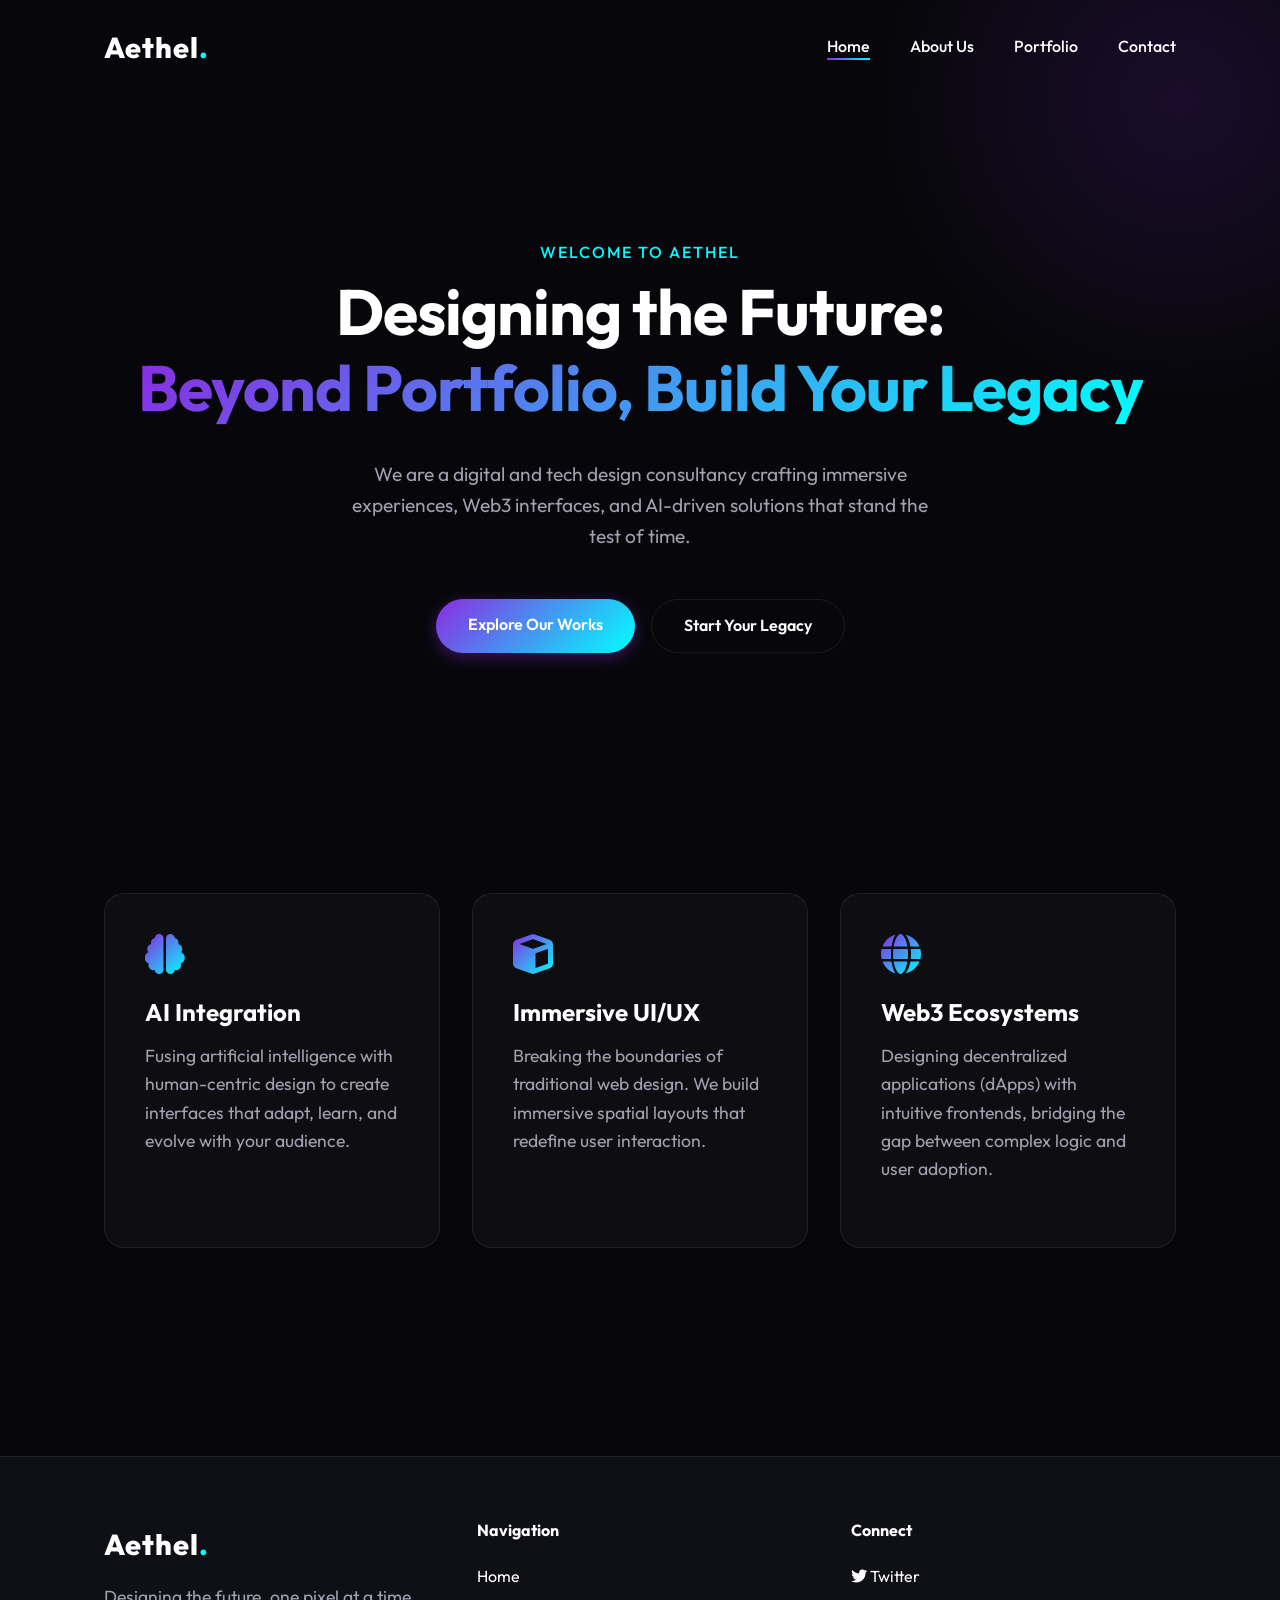
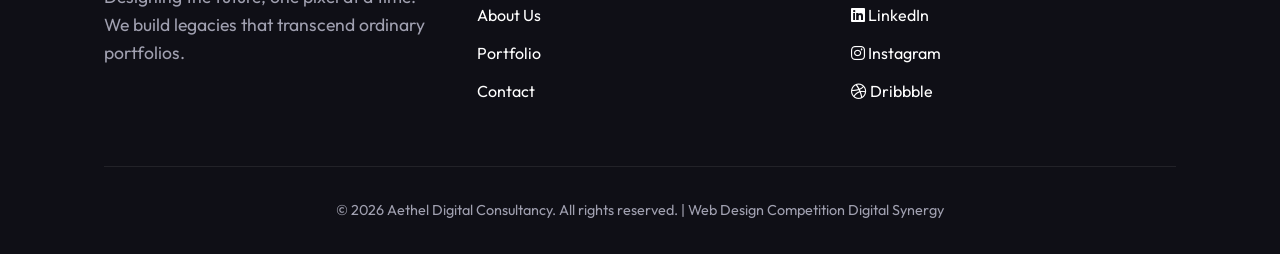
==== index.html @ fa9b8fa9 "Initial commit: Aethel Web Design Competition template" ====
<!DOCTYPE html>
<html lang="en">
<head>
    <meta charset="UTF-8">
    <meta name="viewport" content="width=device-width, initial-scale=1.0">
    <title>Aethel | Designing the Future</title>
    <!-- Google Fonts: Outfit -->
    <link rel="preconnect" href="https://fonts.googleapis.com">
    <link rel="preconnect" href="https://fonts.gstatic.com" crossorigin>
    <link href="https://fonts.googleapis.com/css2?family=Outfit:wght@300;400;500;700;800&display=swap" rel="stylesheet">
    <!-- Font Awesome -->
    <link rel="stylesheet" href="https://cdnjs.cloudflare.com/ajax/libs/font-awesome/6.4.0/css/all.min.css">
    <!-- Custom CSS -->
    <link rel="stylesheet" href="css/style.css">
</head>
<body>
    <div class="bg-glow"></div>

    <!-- NAVBAR -->
    <nav class="navbar">
        <div class="container">
            <a href="index.html" class="logo">Aethel<span>.</span></a>
            <ul class="nav-links">
                <li><a href="index.html">Home</a></li>
                <li><a href="about.html">About Us</a></li>
                <li><a href="portfolio.html">Portfolio</a></li>
                <li><a href="contact.html">Contact</a></li>
            </ul>
            <button class="mobile-menu-btn">
                <i class="fas fa-bars"></i>
            </button>
        </div>
    </nav>

    <!-- HERO SECTION -->
    <section class="hero" style="padding: 15rem 0 10rem; text-align: center; position: relative;">
        <div class="container animate-up">
            <span class="subtitle">Welcome to Aethel</span>
            <h1 style="margin-bottom: 2rem;">Designing the Future:<br> <span class="text-gradient">Beyond Portfolio, Build Your Legacy</span></h1>
            <p style="max-width: 600px; margin: 0 auto 3rem; font-size: 1.2rem;">
                We are a digital and tech design consultancy crafting immersive experiences, Web3 interfaces, and AI-driven solutions that stand the test of time.
            </p>
            <div style="display: flex; gap: 1rem; justify-content: center; flex-wrap: wrap;">
                <a href="portfolio.html" class="btn btn-primary">Explore Our Works</a>
                <a href="contact.html" class="btn btn-outline">Start Your Legacy</a>
            </div>
        </div>
    </section>

    <!-- HIGHLIGHT SECTION -->
    <section class="highlights" style="padding: 5rem 0;">
        <div class="container">
            <div style="display: grid; grid-template-columns: repeat(auto-fit, minmax(300px, 1fr)); gap: 2rem;">
                
                <div class="glass-card animate-up delay-1">
                    <i class="fas fa-brain text-gradient" style="font-size: 2.5rem; margin-bottom: 1.5rem;"></i>
                    <h3>AI Integration</h3>
                    <p>Fusing artificial intelligence with human-centric design to create interfaces that adapt, learn, and evolve with your audience.</p>
                </div>

                <div class="glass-card animate-up delay-2">
                    <i class="fas fa-cube text-gradient" style="font-size: 2.5rem; margin-bottom: 1.5rem;"></i>
                    <h3>Immersive UI/UX</h3>
                    <p>Breaking the boundaries of traditional web design. We build immersive spatial layouts that redefine user interaction.</p>
                </div>

                <div class="glass-card animate-up delay-3">
                    <i class="fas fa-globe text-gradient" style="font-size: 2.5rem; margin-bottom: 1.5rem;"></i>
                    <h3>Web3 Ecosystems</h3>
                    <p>Designing decentralized applications (dApps) with intuitive frontends, bridging the gap between complex logic and user adoption.</p>
                </div>

            </div>
        </div>
    </section>

    <!-- FOOTER -->
    <footer class="footer">
        <div class="container">
            <div class="footer-content">
                <div class="footer-brand animate-up">
                    <a href="index.html" class="logo">Aethel<span>.</span></a>
                    <p>Designing the future, one pixel at a time. We build legacies that transcend ordinary portfolios.</p>
                </div>
                <div class="footer-links animate-up delay-1">
                    <h4>Navigation</h4>
                    <ul>
                        <li><a href="index.html">Home</a></li>
                        <li><a href="about.html">About Us</a></li>
                        <li><a href="portfolio.html">Portfolio</a></li>
                        <li><a href="contact.html">Contact</a></li>
                    </ul>
                </div>
                <div class="footer-links animate-up delay-2">
                    <h4>Connect</h4>
                    <ul>
                        <li><a href="#"><i class="fab fa-twitter"></i> Twitter</a></li>
                        <li><a href="#"><i class="fab fa-linkedin"></i> LinkedIn</a></li>
                        <li><a href="#"><i class="fab fa-instagram"></i> Instagram</a></li>
                        <li><a href="#"><i class="fab fa-dribbble"></i> Dribbble</a></li>
                    </ul>
                </div>
            </div>
            <div class="footer-bottom">
                &copy; 2026 Aethel Digital Consultancy. All rights reserved. | Web Design Competition Digital Synergy
            </div>
        </div>
    </footer>

    <!-- Scripts -->
    <script src="js/script.js"></script>
</body>
</html>
---- css/style.css ----
/* =========================================
   AETHEL - Designing the Future
   ========================================= */

@import url('https://fonts.googleapis.com/css2?family=Outfit:wght@300;400;500;700;800&display=swap');

:root {
  /* Colors */
  --bg-dark: #07070b;
  --bg-card: rgba(20, 20, 30, 0.6);
  --text-main: #ffffff;
  --text-muted: #a0a0b0;
  
  --primary: #8a2be2; /* Deep Violet */
  --secondary: #00ffff; /* Cyan */
  --accent: #ff00ff; /* Neon Magenta */
  
  --gradient-neon: linear-gradient(135deg, var(--primary) 0%, var(--secondary) 100%);
  --gradient-text: linear-gradient(135deg, #ffffff 0%, #a0a0b0 100%);
  
  /* Glassmorphism */
  --glass-bg: rgba(255, 255, 255, 0.03);
  --glass-border: rgba(255, 255, 255, 0.08);
  --glass-blur: blur(16px);
  
  /* Layout */
  --container-width: 1200px;
  --spacing-md: 2rem;
  --spacing-lg: 4rem;
  --spacing-xl: 8rem;
}

/* =========================================
   RESET & BASE
   ========================================= */
* {
  margin: 0;
  padding: 0;
  box-sizing: border-box;
}

html {
  scroll-behavior: smooth;
}

body {
  font-family: 'Outfit', sans-serif;
  background-color: var(--bg-dark);
  color: var(--text-main);
  line-height: 1.6;
  overflow-x: hidden;
}

a {
  text-decoration: none;
  color: inherit;
  transition: all 0.3s ease;
}

ul {
  list-style: none;
}

img {
  max-width: 100%;
  display: block;
}

.container {
  max-width: var(--container-width);
  margin: 0 auto;
  padding: 0 5%;
}

/* =========================================
   TYPOGRAPHY
   ========================================= */
h1, h2, h3, h4, h5, h6 {
  font-weight: 700;
  line-height: 1.2;
  margin-bottom: 1rem;
}

h1 {
  font-size: clamp(3rem, 5vw, 5rem);
  letter-spacing: -1px;
}

h2 {
  font-size: clamp(2.5rem, 4vw, 4rem);
}

h3 {
  font-size: 1.5rem;
}

.text-gradient {
  background: var(--gradient-neon);
  -webkit-background-clip: text;
  -webkit-text-fill-color: transparent;
  display: inline-block;
}

.subtitle {
  color: var(--secondary);
  font-weight: 500;
  text-transform: uppercase;
  letter-spacing: 2px;
  margin-bottom: 0.5rem;
  display: block;
}

p {
  color: var(--text-muted);
  font-size: 1.1rem;
  margin-bottom: 1.5rem;
}

/* =========================================
   COMPONENTS
   ========================================= */
/* Button */
.btn {
  display: inline-block;
  padding: 0.8rem 2rem;
  border-radius: 30px;
  font-weight: 600;
  cursor: pointer;
  transition: all 0.3s ease;
  border: none;
  font-family: inherit;
  font-size: 1rem;
}

.btn-primary {
  background: var(--gradient-neon);
  color: #fff;
  box-shadow: 0 4px 15px rgba(138, 43, 226, 0.4);
}

.btn-primary:hover {
  transform: translateY(-2px);
  box-shadow: 0 6px 20px rgba(0, 255, 255, 0.4);
}

.btn-outline {
  background: transparent;
  border: 1px solid var(--glass-border);
  color: #fff;
}

.btn-outline:hover {
  background: var(--glass-bg);
  border-color: var(--secondary);
}

/* Glass Card */
.glass-card {
  background: var(--glass-bg);
  backdrop-filter: var(--glass-blur);
  -webkit-backdrop-filter: var(--glass-blur);
  border: 1px solid var(--glass-border);
  border-radius: 20px;
  padding: 2.5rem;
  transition: transform 0.3s ease, border-color 0.3s ease;
}

.glass-card:hover {
  transform: translateY(-5px);
  border-color: rgba(0, 255, 255, 0.3);
}

/* =========================================
   NAVIGATION
   ========================================= */
.navbar {
  position: fixed;
  top: 0;
  width: 100%;
  padding: 1.5rem 0;
  z-index: 1000;
  transition: all 0.3s ease;
}

.navbar.scrolled {
  background: rgba(7, 7, 11, 0.8);
  backdrop-filter: blur(20px);
  padding: 1rem 0;
  border-bottom: 1px solid var(--glass-border);
}

.navbar .container {
  display: flex;
  justify-content: space-between;
  align-items: center;
}

.logo {
  font-size: 1.8rem;
  font-weight: 800;
  letter-spacing: 1px;
}

.logo span {
  color: var(--secondary);
}

.nav-links {
  display: flex;
  gap: 2.5rem;
}

.nav-links a {
  font-weight: 500;
  position: relative;
}

.nav-links a::after {
  content: '';
  position: absolute;
  width: 0;
  height: 2px;
  bottom: -4px;
  left: 0;
  background: var(--gradient-neon);
  transition: width 0.3s ease;
}

.nav-links a:hover::after,
.nav-links a.active::after {
  width: 100%;
}

.mobile-menu-btn {
  display: none;
  cursor: pointer;
  background: none;
  border: none;
  color: white;
  font-size: 1.5rem;
}

/* =========================================
   FOOTER
   ========================================= */
.footer {
  padding: 4rem 0 2rem;
  background: var(--bg-card);
  border-top: 1px solid var(--glass-border);
  margin-top: var(--spacing-xl);
}

.footer-content {
  display: grid;
  grid-template-columns: repeat(auto-fit, minmax(250px, 1fr));
  gap: 3rem;
  margin-bottom: 3rem;
}

.footer-brand p {
  margin-top: 1rem;
}

.footer-links h4 {
  margin-bottom: 1.5rem;
  color: #fff;
}

.footer-links ul li {
  margin-bottom: 0.8rem;
}

.footer-links a:hover {
  color: var(--secondary);
}

.footer-bottom {
  text-align: center;
  padding-top: 2rem;
  border-top: 1px solid var(--glass-border);
  color: var(--text-muted);
  font-size: 0.9rem;
}

/* =========================================
   ANIMATIONS (Intersection Observer)
   ========================================= */
.animate-up {
  opacity: 0;
  transform: translateY(40px);
  transition: opacity 0.8s ease-out, transform 0.8s ease-out;
}

.animate-up.in-view {
  opacity: 1;
  transform: translateY(0);
}

.delay-1 { transition-delay: 0.1s; }
.delay-2 { transition-delay: 0.2s; }
.delay-3 { transition-delay: 0.3s; }

/* Background Glow Effect */
.bg-glow {
  position: absolute;
  width: 600px;
  height: 600px;
  background: radial-gradient(circle, rgba(138,43,226,0.15) 0%, rgba(0,0,0,0) 70%);
  top: -200px;
  right: -200px;
  border-radius: 50%;
  z-index: -1;
  pointer-events: none;
}

/* =========================================
   RESPONSIVE DESIGN
   ========================================= */
@media (max-width: 768px) {
  .nav-links {
    position: fixed;
    top: 0;
    right: -100%;
    width: 250px;
    height: 100vh;
    background: rgba(10, 10, 15, 0.95);
    backdrop-filter: blur(20px);
    flex-direction: column;
    padding: 6rem 2rem;
    transition: right 0.4s ease;
    border-left: 1px solid var(--glass-border);
  }

  .nav-links.active {
    right: 0;
  }

  .mobile-menu-btn {
    display: block;
    z-index: 1001;
  }

  :root {
    --spacing-xl: 5rem;
  }
}
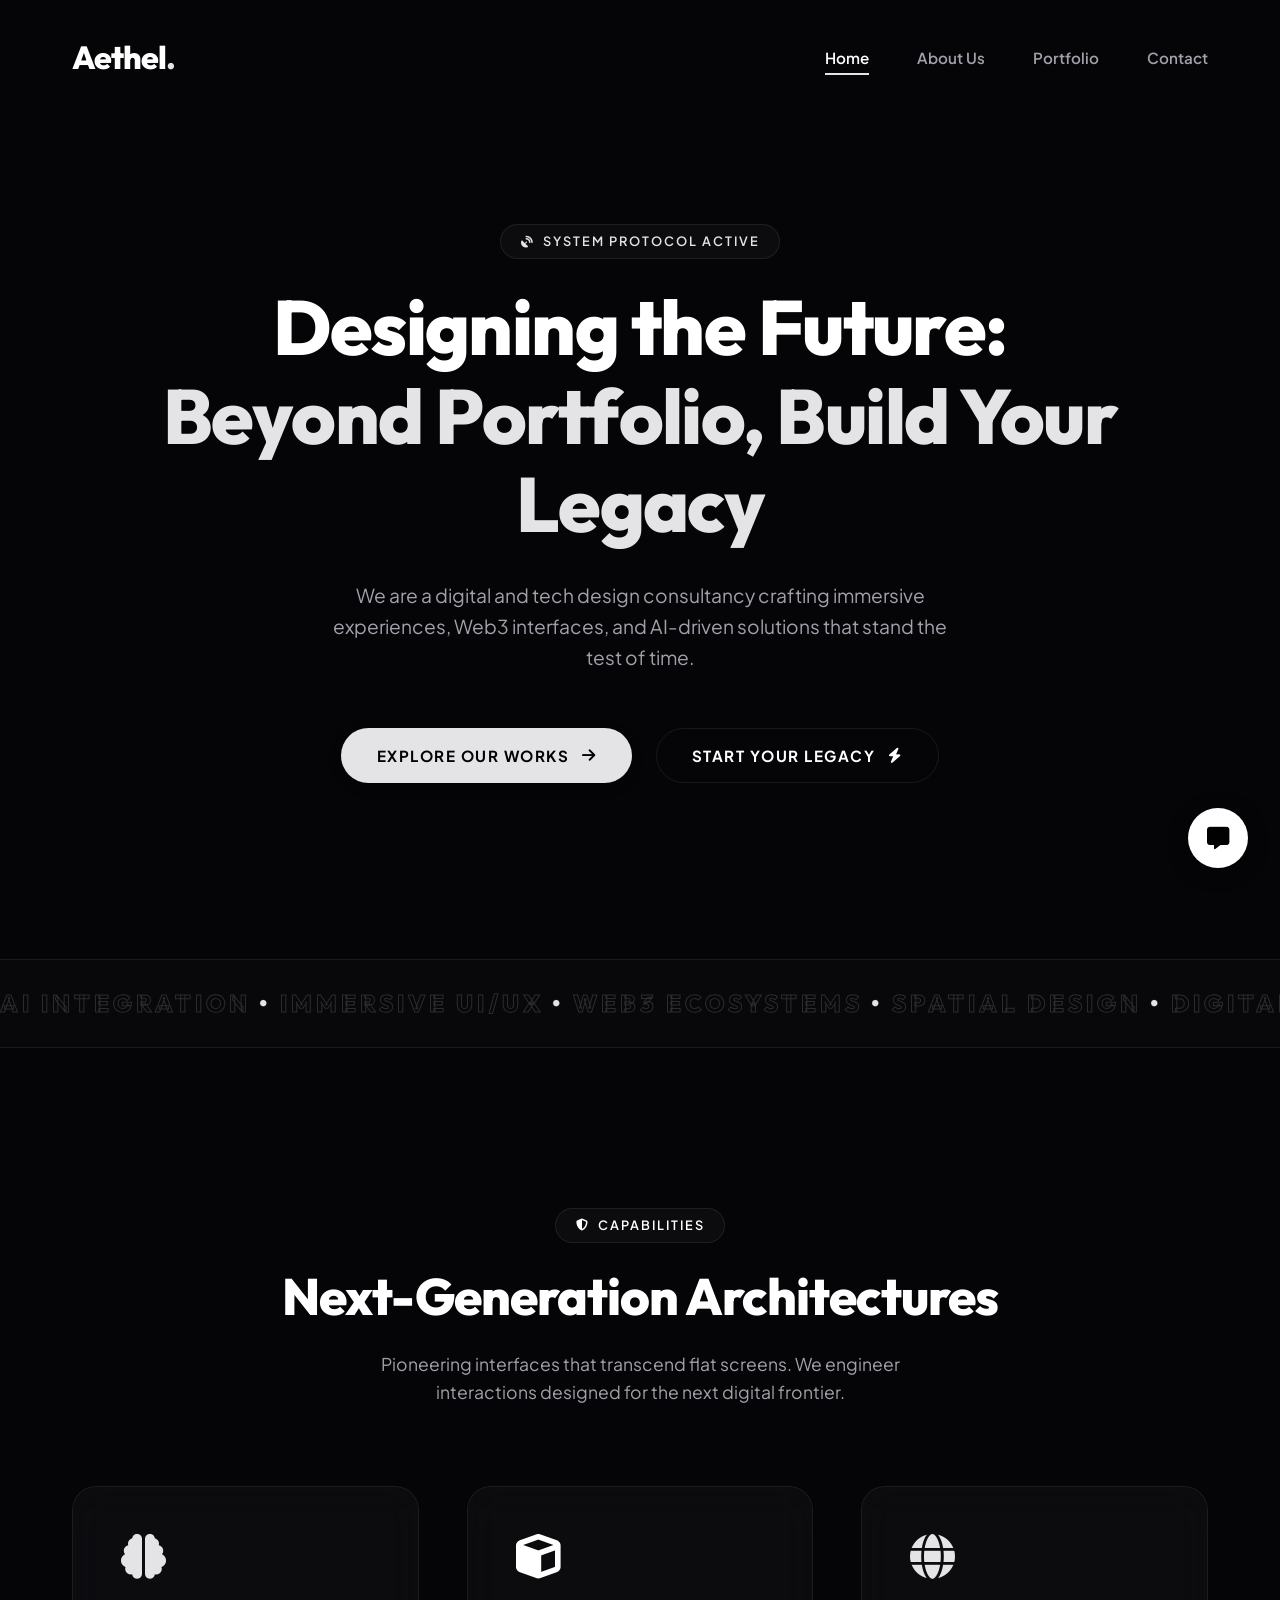
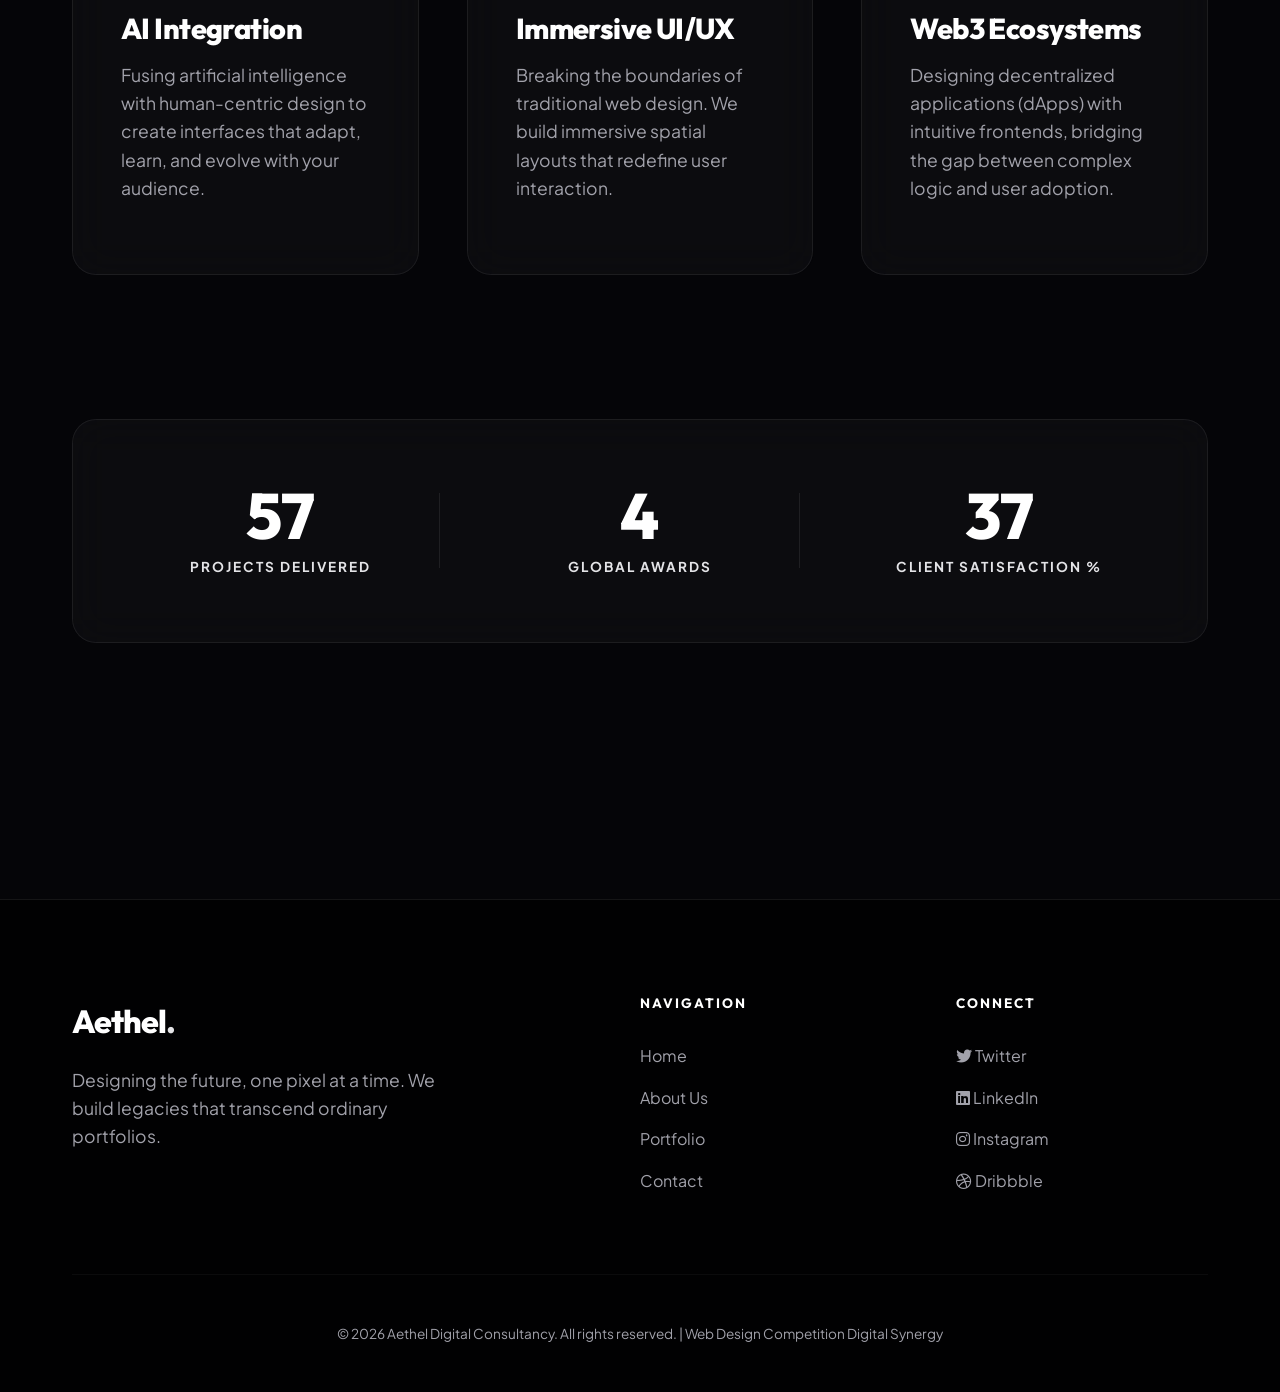
==== commit 7f56b0f5: "feat: implement modular CSS/JS structure with interactive UI elements and add environment configurat" ====
--- a/index.html
+++ b/index.html
@@ -4,72 +4,124 @@
     <meta charset="UTF-8">
     <meta name="viewport" content="width=device-width, initial-scale=1.0">
     <title>Aethel | Designing the Future</title>
-    <!-- Google Fonts: Outfit -->
-    <link rel="preconnect" href="https://fonts.googleapis.com">
-    <link rel="preconnect" href="https://fonts.gstatic.com" crossorigin>
-    <link href="https://fonts.googleapis.com/css2?family=Outfit:wght@300;400;500;700;800&display=swap" rel="stylesheet">
+    <meta name="description" content="Aethel is a next-generation tech and digital design consultancy crafting immersive spatial interfaces, AI integration platforms, and decentralized Web3 ecosystems.">
     <!-- Font Awesome -->
     <link rel="stylesheet" href="https://cdnjs.cloudflare.com/ajax/libs/font-awesome/6.4.0/css/all.min.css">
     <!-- Custom CSS -->
     <link rel="stylesheet" href="css/style.css">
 </head>
 <body>
-    <div class="bg-glow"></div>
+    <!-- Interactive Background Glows -->
+    <div class="mouse-glow" id="mouseGlow"></div>
+    <div class="bg-glow-orb orb-1"></div>
+    <div class="bg-glow-orb orb-2"></div>
 
     <!-- NAVBAR -->
-    <nav class="navbar">
+    <nav class="navbar" id="navbar">
         <div class="container">
             <a href="index.html" class="logo">Aethel<span>.</span></a>
-            <ul class="nav-links">
-                <li><a href="index.html">Home</a></li>
+            <ul class="nav-links" id="navLinks">
+                <li><a href="index.html" class="active">Home</a></li>
                 <li><a href="about.html">About Us</a></li>
                 <li><a href="portfolio.html">Portfolio</a></li>
                 <li><a href="contact.html">Contact</a></li>
             </ul>
-            <button class="mobile-menu-btn">
+            <button class="mobile-menu-btn" id="mobileMenuBtn">
                 <i class="fas fa-bars"></i>
             </button>
         </div>
     </nav>
 
     <!-- HERO SECTION -->
-    <section class="hero" style="padding: 15rem 0 10rem; text-align: center; position: relative;">
-        <div class="container animate-up">
-            <span class="subtitle">Welcome to Aethel</span>
-            <h1 style="margin-bottom: 2rem;">Designing the Future:<br> <span class="text-gradient">Beyond Portfolio, Build Your Legacy</span></h1>
-            <p style="max-width: 600px; margin: 0 auto 3rem; font-size: 1.2rem;">
-                We are a digital and tech design consultancy crafting immersive experiences, Web3 interfaces, and AI-driven solutions that stand the test of time.
-            </p>
-            <div style="display: flex; gap: 1rem; justify-content: center; flex-wrap: wrap;">
-                <a href="portfolio.html" class="btn btn-primary">Explore Our Works</a>
-                <a href="contact.html" class="btn btn-outline">Start Your Legacy</a>
+    <section class="hero" style="padding: 14rem 0 6rem; position: relative;">
+        <div class="container" style="text-align: center;">
+            <div class="animate-up">
+                <div class="cyber-badge">
+                    <i class="fas fa-satellite-dish"></i> System Protocol Active
+                </div>
+                <h1 style="margin-bottom: 2rem;">
+                    Designing the Future:<br> 
+                    <span class="accent-text-cyan">Beyond Portfolio, Build Your Legacy</span>
+                </h1>
+                <p style="max-width: 650px; margin: 0 auto 3.5rem; font-size: 1.2rem;">
+                    We are a digital and tech design consultancy crafting immersive experiences, Web3 interfaces, and AI-driven solutions that stand the test of time.
+                </p>
+                <div style="display: flex; gap: 1.5rem; justify-content: center; flex-wrap: wrap;">
+                    <a href="portfolio.html" class="btn btn-primary">
+                        Explore Our Works <i class="fas fa-arrow-right"></i>
+                    </a>
+                    <a href="contact.html" class="btn btn-outline">
+                        Start Your Legacy <i class="fas fa-bolt"></i>
+                    </a>
+                </div>
             </div>
         </div>
     </section>
 
-    <!-- HIGHLIGHT SECTION -->
-    <section class="highlights" style="padding: 5rem 0;">
-        <div class="container">
-            <div style="display: grid; grid-template-columns: repeat(auto-fit, minmax(300px, 1fr)); gap: 2rem;">
+    <!-- INFINITE TEXT TRACK MARQUEE -->
+    <div class="marquee-container animate-up delay-1">
+        <div class="marquee-content">
+            <div class="marquee-text">AI Integration <span>•</span> Immersive UI/UX <span>•</span> Web3 Ecosystems <span>•</span> Spatial Design <span>•</span> Digital Legacy <span>•</span></div>
+            <div class="marquee-text">AI Integration <span>•</span> Immersive UI/UX <span>•</span> Web3 Ecosystems <span>•</span> Spatial Design <span>•</span> Digital Legacy <span>•</span></div>
+        </div>
+    </div>
+
+    <!-- SERVICES / HIGHLIGHTS SECTION -->
+    <section style="padding: 5rem 0 7rem;">
+        <div class="container">
+            <div class="animate-up" style="text-align: center; margin-bottom: 5rem;">
+                <div class="cyber-badge" style="color: var(--accent-purple);">
+                    <i class="fas fa-shield-halved"></i> Capabilities
+                </div>
+                <h2>Next-Generation <span class="accent-text-purple">Architectures</span></h2>
+                <p style="max-width: 580px; margin: 0 auto;">Pioneering interfaces that transcend flat screens. We engineer interactions designed for the next digital frontier.</p>
+            </div>
+
+            <div style="display: grid; grid-template-columns: repeat(auto-fit, minmax(300px, 1fr)); gap: 3rem;">
                 
+                <!-- Service 1 -->
                 <div class="glass-card animate-up delay-1">
-                    <i class="fas fa-brain text-gradient" style="font-size: 2.5rem; margin-bottom: 1.5rem;"></i>
-                    <h3>AI Integration</h3>
+                    <i class="fas fa-brain accent-text-cyan" style="font-size: 2.8rem; margin-bottom: 2rem;"></i>
+                    <h3 style="margin-bottom: 1rem;">AI Integration</h3>
                     <p>Fusing artificial intelligence with human-centric design to create interfaces that adapt, learn, and evolve with your audience.</p>
                 </div>
 
+                <!-- Service 2 -->
                 <div class="glass-card animate-up delay-2">
-                    <i class="fas fa-cube text-gradient" style="font-size: 2.5rem; margin-bottom: 1.5rem;"></i>
-                    <h3>Immersive UI/UX</h3>
+                    <i class="fas fa-cube accent-text-purple" style="font-size: 2.8rem; margin-bottom: 2rem;"></i>
+                    <h3 style="margin-bottom: 1rem;">Immersive UI/UX</h3>
                     <p>Breaking the boundaries of traditional web design. We build immersive spatial layouts that redefine user interaction.</p>
                 </div>
 
+                <!-- Service 3 -->
                 <div class="glass-card animate-up delay-3">
-                    <i class="fas fa-globe text-gradient" style="font-size: 2.5rem; margin-bottom: 1.5rem;"></i>
-                    <h3>Web3 Ecosystems</h3>
+                    <i class="fas fa-globe accent-text-cyan" style="font-size: 2.8rem; margin-bottom: 2rem;"></i>
+                    <h3 style="margin-bottom: 1rem;">Web3 Ecosystems</h3>
                     <p>Designing decentralized applications (dApps) with intuitive frontends, bridging the gap between complex logic and user adoption.</p>
                 </div>
 
+            </div>
+        </div>
+    </section>
+
+    <!-- STATISTICS SECTION -->
+    <section style="padding: 2rem 0 8rem;">
+        <div class="container">
+            <div class="glass-card animate-up">
+                <div class="stats-grid">
+                    <div class="stat-item">
+                        <div class="stat-number" data-target="150">0</div>
+                        <div class="stat-title">Projects Delivered</div>
+                    </div>
+                    <div class="stat-item">
+                        <div class="stat-number" data-target="12">0</div>
+                        <div class="stat-title">Global Awards</div>
+                    </div>
+                    <div class="stat-item">
+                        <div class="stat-number" data-target="99">0</div>
+                        <div class="stat-title">Client Satisfaction %</div>
+                    </div>
+                </div>
             </div>
         </div>
     </section>
@@ -107,7 +159,44 @@
         </div>
     </footer>
 
-    <!-- Scripts -->
+    <!-- CHATBOT WIDGET -->
+    <div class="chat-widget" id="chatWidget">
+        <button class="chat-bubble" id="chatBubble" aria-label="Open AI Assistant">
+            <i class="fas fa-comment-alt"></i>
+        </button>
+
+        <div class="chat-panel" id="chatPanel">
+            <div class="chat-header">
+                <div style="display: flex; align-items: center; gap: 0.8rem;">
+                    <div class="status-dot" style="background: #22c55e; animation: pulseNeon 1.5s infinite; width: 8px; height: 8px; border-radius: 50%;"></div>
+                    <div>
+                        <h4 style="margin: 0; font-family: monospace; font-size: 0.85rem; letter-spacing: 1px;">AETHEL_CORE.EXE</h4>
+                        <span style="font-size: 0.7rem; color: var(--text-muted);">AI Assistant</span>
+                    </div>
+                </div>
+                <div style="display: flex; gap: 0.8rem; align-items: center;">
+                    <button class="chat-close-btn" id="chatCloseBtn">
+                        <i class="fas fa-times"></i>
+                    </button>
+                </div>
+            </div>
+
+            <!-- Chat Messages Container -->
+            <div class="chat-messages" id="chatMessages">
+                <div class="chat-msg system">
+                    Inti Kognitif Aethel aktif. Bagaimana saya dapat membantu merancang warisan digital Anda?
+                </div>
+            </div>
+
+            <!-- Chat Input Form -->
+            <form class="chat-input-area" id="chatInputArea">
+                <input type="text" id="chatInput" placeholder="Kirim transmisi..." required autocomplete="off">
+                <button type="submit" id="chatSendBtn"><i class="fas fa-paper-plane"></i></button>
+            </form>
+        </div>
+    </div>
+
+    <!-- Custom Scripts -->
     <script src="js/script.js"></script>
 </body>
 </html>
--- a/css/style.css
+++ b/css/style.css
@@ -1,37 +1,37 @@
 /* =========================================
    AETHEL - Designing the Future
-   ========================================= */
-
-@import url('https://fonts.googleapis.com/css2?family=Outfit:wght@300;400;500;700;800&display=swap');
+   A Premium Cyber-Glassmorphic Design Framework
+   ========================================= */
+
+@import url('https://fonts.googleapis.com/css2?family=Plus+Jakarta+Sans:wght@300;400;500;600;700&family=Outfit:wght@400;500;600;700;800&display=swap');
 
 :root {
-  /* Colors */
-  --bg-dark: #07070b;
-  --bg-card: rgba(20, 20, 30, 0.6);
+  /* Monochromatic Silver & Minimalist Platinum Color Palette */
+  --bg-dark: #050508;
+  --bg-darker: #010102;
+  --bg-card: rgba(255, 255, 255, 0.01);
   --text-main: #ffffff;
-  --text-muted: #a0a0b0;
+  --text-muted: #a1a1aa;
   
-  --primary: #8a2be2; /* Deep Violet */
-  --secondary: #00ffff; /* Cyan */
-  --accent: #ff00ff; /* Neon Magenta */
+  /* Glowing Cyber Accents (Replaced with Solid Silver and Platinum) */
+  --accent-cyan: #e4e4e7;
+  --accent-purple: #ffffff;
+  --accent-cyan-rgb: 228, 228, 231;
+  --accent-purple-rgb: 255, 255, 255;
   
-  --gradient-neon: linear-gradient(135deg, var(--primary) 0%, var(--secondary) 100%);
-  --gradient-text: linear-gradient(135deg, #ffffff 0%, #a0a0b0 100%);
+  /* Glassmorphism Configuration */
+  --glass-bg: rgba(255, 255, 255, 0.02);
+  --glass-border: rgba(255, 255, 255, 0.08);
+  --glass-border-hover: rgba(255, 255, 255, 0.25);
+  --glass-blur: blur(20px);
   
-  /* Glassmorphism */
-  --glass-bg: rgba(255, 255, 255, 0.03);
-  --glass-border: rgba(255, 255, 255, 0.08);
-  --glass-blur: blur(16px);
-  
-  /* Layout */
+  /* Layout Grid & Sizing */
   --container-width: 1200px;
-  --spacing-md: 2rem;
-  --spacing-lg: 4rem;
-  --spacing-xl: 8rem;
-}
-
-/* =========================================
-   RESET & BASE
+  --transition-smooth: all 0.4s cubic-bezier(0.16, 1, 0.3, 1);
+}
+
+/* =========================================
+   RESET & BASE STYLES
    ========================================= */
 * {
   margin: 0;
@@ -41,20 +41,38 @@
 
 html {
   scroll-behavior: smooth;
+  scrollbar-width: thin;
+  scrollbar-color: rgba(255, 255, 255, 0.1) var(--bg-dark);
 }
 
 body {
-  font-family: 'Outfit', sans-serif;
+  font-family: 'Plus Jakarta Sans', sans-serif;
   background-color: var(--bg-dark);
   color: var(--text-main);
   line-height: 1.6;
   overflow-x: hidden;
+  position: relative;
+}
+
+/* Custom Scrollbar */
+::-webkit-scrollbar {
+  width: 6px;
+}
+::-webkit-scrollbar-track {
+  background: var(--bg-darker);
+}
+::-webkit-scrollbar-thumb {
+  background: rgba(255, 255, 255, 0.1);
+  border-radius: 10px;
+}
+::-webkit-scrollbar-thumb:hover {
+  background: var(--accent-cyan);
 }
 
 a {
   text-decoration: none;
   color: inherit;
-  transition: all 0.3s ease;
+  transition: var(--transition-smooth);
 }
 
 ul {
@@ -64,128 +82,190 @@
 img {
   max-width: 100%;
   display: block;
+  border-radius: 12px;
 }
 
 .container {
   max-width: var(--container-width);
   margin: 0 auto;
-  padding: 0 5%;
-}
-
-/* =========================================
-   TYPOGRAPHY
+  padding: 0 2rem;
+}
+
+/* =========================================
+   GLOWING TECH BACKGROUNDS
+   ========================================= */
+.bg-glow-orb {
+  display: none !important;
+}
+
+.mouse-glow {
+  display: none !important;
+}
+
+/* =========================================
+   TYPOGRAPHY & DESIGN SYSTEM
    ========================================= */
 h1, h2, h3, h4, h5, h6 {
-  font-weight: 700;
-  line-height: 1.2;
-  margin-bottom: 1rem;
+  font-family: 'Outfit', sans-serif;
+  font-weight: 800;
+  line-height: 1.15;
+  letter-spacing: -0.02em;
+  margin-bottom: 1.5rem;
 }
 
 h1 {
-  font-size: clamp(3rem, 5vw, 5rem);
-  letter-spacing: -1px;
+  font-size: clamp(3rem, 6vw, 5.5rem);
 }
 
 h2 {
-  font-size: clamp(2.5rem, 4vw, 4rem);
+  font-size: clamp(2rem, 4vw, 3.5rem);
 }
 
 h3 {
-  font-size: 1.5rem;
-}
-
-.text-gradient {
-  background: var(--gradient-neon);
-  -webkit-background-clip: text;
-  -webkit-text-fill-color: transparent;
-  display: inline-block;
-}
-
-.subtitle {
-  color: var(--secondary);
-  font-weight: 500;
-  text-transform: uppercase;
-  letter-spacing: 2px;
-  margin-bottom: 0.5rem;
-  display: block;
+  font-size: clamp(1.4rem, 2.5vw, 1.8rem);
 }
 
 p {
   color: var(--text-muted);
   font-size: 1.1rem;
+  font-weight: 400;
   margin-bottom: 1.5rem;
 }
 
+/* Cyber Accents & Badges */
+.accent-text-cyan {
+  color: var(--accent-cyan);
+}
+
+.accent-text-purple {
+  color: var(--accent-purple);
+}
+
+.cyber-badge {
+  display: inline-flex;
+  align-items: center;
+  gap: 0.5rem;
+  background: rgba(255, 255, 255, 0.03);
+  border: 1px solid var(--glass-border);
+  padding: 0.4rem 1.2rem;
+  border-radius: 30px;
+  font-size: 0.8rem;
+  font-weight: 600;
+  text-transform: uppercase;
+  letter-spacing: 2px;
+  color: var(--accent-cyan);
+  margin-bottom: 1.5rem;
+}
+
+.cyber-badge i {
+  font-size: 0.75rem;
+  animation: pulseNeon 1.5s infinite;
+}
+
+@keyframes pulseNeon {
+  0% { opacity: 0.3; }
+  50% { opacity: 1; }
+  100% { opacity: 0.3; }
+}
+
 /* =========================================
    COMPONENTS
    ========================================= */
-/* Button */
-.btn {
-  display: inline-block;
-  padding: 0.8rem 2rem;
-  border-radius: 30px;
-  font-weight: 600;
-  cursor: pointer;
-  transition: all 0.3s ease;
-  border: none;
-  font-family: inherit;
-  font-size: 1rem;
-}
-
-.btn-primary {
-  background: var(--gradient-neon);
-  color: #fff;
-  box-shadow: 0 4px 15px rgba(138, 43, 226, 0.4);
-}
-
-.btn-primary:hover {
-  transform: translateY(-2px);
-  box-shadow: 0 6px 20px rgba(0, 255, 255, 0.4);
-}
-
-.btn-outline {
-  background: transparent;
-  border: 1px solid var(--glass-border);
-  color: #fff;
-}
-
-.btn-outline:hover {
-  background: var(--glass-bg);
-  border-color: var(--secondary);
-}
-
-/* Glass Card */
+
+/* Glass Cards */
 .glass-card {
   background: var(--glass-bg);
   backdrop-filter: var(--glass-blur);
   -webkit-backdrop-filter: var(--glass-blur);
   border: 1px solid var(--glass-border);
-  border-radius: 20px;
-  padding: 2.5rem;
-  transition: transform 0.3s ease, border-color 0.3s ease;
+  border-radius: 24px;
+  padding: 3rem;
+  position: relative;
+  overflow: hidden;
+  transition: var(--transition-smooth);
+}
+
+.glass-card::before {
+  content: '';
+  position: absolute;
+  top: 0;
+  left: 0;
+  width: 100%;
+  height: 100%;
+  background: rgba(255, 255, 255, 0.01);
+  z-index: 1;
+  pointer-events: none;
 }
 
 .glass-card:hover {
-  transform: translateY(-5px);
-  border-color: rgba(0, 255, 255, 0.3);
-}
-
-/* =========================================
-   NAVIGATION
+  transform: translateY(-8px);
+  border-color: var(--glass-border-hover);
+  box-shadow: 0 20px 40px rgba(0, 0, 0, 0.5);
+}
+
+/* Futuristic Interactive Buttons */
+.btn {
+  display: inline-flex;
+  align-items: center;
+  justify-content: center;
+  gap: 0.8rem;
+  padding: 0.9rem 2.2rem;
+  border-radius: 40px;
+  font-weight: 700;
+  font-size: 0.95rem;
+  text-transform: uppercase;
+  letter-spacing: 1.5px;
+  cursor: pointer;
+  transition: var(--transition-smooth);
+  border: none;
+  font-family: inherit;
+  position: relative;
+}
+
+.btn-primary {
+  background: var(--accent-cyan);
+  color: var(--bg-darker);
+  box-shadow: 0 4px 12px rgba(0, 0, 0, 0.3);
+}
+
+.btn-primary:hover {
+  background: #ffffff;
+  color: var(--bg-darker);
+  transform: translateY(-3px);
+  box-shadow: 0 6px 15px rgba(255, 255, 255, 0.1);
+}
+
+.btn-outline {
+  background: transparent;
+  border: 1px solid var(--glass-border);
+  color: #ffffff;
+}
+
+.btn-outline:hover {
+  border-color: var(--accent-cyan);
+  color: var(--bg-darker);
+  background: #ffffff;
+  transform: translateY(-3px);
+  box-shadow: 0 6px 15px rgba(255, 255, 255, 0.15);
+}
+
+/* =========================================
+   NAVIGATION (CYBER NAVBAR)
    ========================================= */
 .navbar {
   position: fixed;
   top: 0;
   width: 100%;
-  padding: 1.5rem 0;
+  padding: 2rem 0;
   z-index: 1000;
-  transition: all 0.3s ease;
+  transition: var(--transition-smooth);
 }
 
 .navbar.scrolled {
-  background: rgba(7, 7, 11, 0.8);
-  backdrop-filter: blur(20px);
-  padding: 1rem 0;
+  padding: 1.2rem 0;
+  background: rgba(4, 4, 6, 0.7);
+  backdrop-filter: blur(25px);
+  -webkit-backdrop-filter: blur(25px);
   border-bottom: 1px solid var(--glass-border);
 }
 
@@ -196,23 +276,32 @@
 }
 
 .logo {
-  font-size: 1.8rem;
+  font-family: 'Outfit', sans-serif;
+  font-size: 2rem;
   font-weight: 800;
-  letter-spacing: 1px;
+  letter-spacing: -0.03em;
+  color: #ffffff;
+  display: flex;
+  align-items: center;
 }
 
 .logo span {
-  color: var(--secondary);
+  color: var(--accent-cyan);
+  animation: pulseNeon 1.5s infinite;
 }
 
 .nav-links {
   display: flex;
-  gap: 2.5rem;
+  gap: 3rem;
+  align-items: center;
 }
 
 .nav-links a {
-  font-weight: 500;
+  font-weight: 600;
+  font-size: 0.95rem;
+  color: var(--text-muted);
   position: relative;
+  padding: 0.5rem 0;
 }
 
 .nav-links a::after {
@@ -220,15 +309,23 @@
   position: absolute;
   width: 0;
   height: 2px;
-  bottom: -4px;
+  bottom: 0;
   left: 0;
-  background: var(--gradient-neon);
-  transition: width 0.3s ease;
+  background: var(--accent-cyan);
+  transition: width 0.3s cubic-bezier(0.16, 1, 0.3, 1);
+}
+
+.nav-links a:hover {
+  color: #ffffff;
 }
 
 .nav-links a:hover::after,
 .nav-links a.active::after {
   width: 100%;
+}
+
+.nav-links a.active {
+  color: #ffffff;
 }
 
 .mobile-menu-btn {
@@ -237,58 +334,57 @@
   background: none;
   border: none;
   color: white;
+  font-size: 1.6rem;
+  transition: var(--transition-smooth);
+}
+
+/* =========================================
+   INFINITE TECH MARQUEE
+   ========================================= */
+.marquee-container {
+  overflow: hidden;
+  background: rgba(255, 255, 255, 0.01);
+  border-top: 1px solid var(--glass-border);
+  border-bottom: 1px solid var(--glass-border);
+  padding: 1.5rem 0;
+  margin: 5rem 0;
+}
+
+.marquee-content {
+  display: flex;
+  white-space: nowrap;
+  animation: marquee 30s linear infinite;
+}
+
+.marquee-text {
+  font-family: 'Outfit', sans-serif;
   font-size: 1.5rem;
-}
-
-/* =========================================
-   FOOTER
-   ========================================= */
-.footer {
-  padding: 4rem 0 2rem;
-  background: var(--bg-card);
-  border-top: 1px solid var(--glass-border);
-  margin-top: var(--spacing-xl);
-}
-
-.footer-content {
-  display: grid;
-  grid-template-columns: repeat(auto-fit, minmax(250px, 1fr));
-  gap: 3rem;
-  margin-bottom: 3rem;
-}
-
-.footer-brand p {
-  margin-top: 1rem;
-}
-
-.footer-links h4 {
-  margin-bottom: 1.5rem;
-  color: #fff;
-}
-
-.footer-links ul li {
-  margin-bottom: 0.8rem;
-}
-
-.footer-links a:hover {
-  color: var(--secondary);
-}
-
-.footer-bottom {
-  text-align: center;
-  padding-top: 2rem;
-  border-top: 1px solid var(--glass-border);
-  color: var(--text-muted);
-  font-size: 0.9rem;
-}
-
-/* =========================================
-   ANIMATIONS (Intersection Observer)
+  font-weight: 800;
+  text-transform: uppercase;
+  letter-spacing: 4px;
+  color: transparent;
+  -webkit-text-stroke: 1px rgba(255, 255, 255, 0.15);
+  margin-right: 4rem;
+}
+
+.marquee-text span {
+  color: var(--accent-cyan);
+  -webkit-text-stroke: none;
+}
+
+@keyframes marquee {
+  0% { transform: translateX(0); }
+  100% { transform: translateX(-50%); }
+}
+
+/* =========================================
+   SCROLL ANIMATIONS (INTERSECTION OBSERVER)
    ========================================= */
 .animate-up {
   opacity: 0;
-  transform: translateY(40px);
-  transition: opacity 0.8s ease-out, transform 0.8s ease-out;
+  transform: translateY(30px);
+  transition: opacity 0.8s cubic-bezier(0.16, 1, 0.3, 1), 
+              transform 0.8s cubic-bezier(0.16, 1, 0.3, 1);
 }
 
 .animate-up.in-view {
@@ -299,36 +395,578 @@
 .delay-1 { transition-delay: 0.1s; }
 .delay-2 { transition-delay: 0.2s; }
 .delay-3 { transition-delay: 0.3s; }
-
-/* Background Glow Effect */
-.bg-glow {
+.delay-4 { transition-delay: 0.4s; }
+
+/* =========================================
+   STATS COUNTER SECTION
+   ========================================= */
+.stats-grid {
+  display: grid;
+  grid-template-columns: repeat(auto-fit, minmax(220px, 1fr));
+  gap: 2.5rem;
+  text-align: center;
+}
+
+.stat-item {
+  position: relative;
+  padding: 1rem 0;
+}
+
+.stat-item::after {
+  content: '';
   position: absolute;
-  width: 600px;
-  height: 600px;
-  background: radial-gradient(circle, rgba(138,43,226,0.15) 0%, rgba(0,0,0,0) 70%);
-  top: -200px;
-  right: -200px;
+  top: 20%;
+  right: 0;
+  height: 60%;
+  width: 1px;
+  background: var(--glass-border);
+}
+
+.stat-item:last-child::after {
+  display: none;
+}
+
+.stat-number {
+  font-family: 'Outfit', sans-serif;
+  font-size: clamp(3rem, 5vw, 4.5rem);
+  font-weight: 800;
+  color: #ffffff;
+  margin-bottom: 0.5rem;
+  line-height: 1;
+}
+
+.stat-title {
+  color: var(--accent-cyan);
+  font-size: 0.85rem;
+  font-weight: 700;
+  text-transform: uppercase;
+  letter-spacing: 2px;
+}
+
+/* =========================================
+   INTERACTIVE PORTFOLIO TABS & MODALS
+   ========================================= */
+.portfolio-filters {
+  display: flex;
+  justify-content: center;
+  gap: 1rem;
+  margin-bottom: 4rem;
+  flex-wrap: wrap;
+}
+
+.filter-btn {
+  background: rgba(255, 255, 255, 0.02);
+  border: 1px solid var(--glass-border);
+  color: var(--text-muted);
+  padding: 0.6rem 1.6rem;
+  border-radius: 30px;
+  font-weight: 600;
+  font-size: 0.9rem;
+  cursor: pointer;
+  transition: var(--transition-smooth);
+}
+
+.filter-btn:hover,
+.filter-btn.active {
+  border-color: var(--accent-cyan);
+  color: #ffffff;
+  background: rgba(0, 242, 254, 0.06);
+}
+
+.portfolio-grid {
+  display: grid;
+  grid-template-columns: repeat(auto-fit, minmax(320px, 1fr));
+  gap: 3rem;
+}
+
+.project-card {
+  display: flex;
+  flex-direction: column;
+  height: 100%;
+}
+
+.project-media {
+  border-radius: 20px;
+  overflow: hidden;
+  position: relative;
+  margin-bottom: 1.5rem;
+  border: 1px solid var(--glass-border);
+}
+
+.project-img {
+  width: 100%;
+  height: 260px;
+  object-fit: cover;
+  transition: transform 0.6s cubic-bezier(0.16, 1, 0.3, 1);
+}
+
+.project-card:hover .project-img {
+  transform: scale(1.06);
+}
+
+.project-overlay {
+  position: absolute;
+  inset: 0;
+  background: rgba(4, 4, 6, 0.55);
+  backdrop-filter: blur(4px);
+  opacity: 0;
+  transition: var(--transition-smooth);
+  display: flex;
+  align-items: center;
+  justify-content: center;
+  z-index: 2;
+}
+
+.project-card:hover .project-overlay {
+  opacity: 1;
+}
+
+.project-info-btn {
+  width: 54px;
+  height: 54px;
   border-radius: 50%;
-  z-index: -1;
+  background: #ffffff;
+  color: var(--bg-darker);
+  display: flex;
+  align-items: center;
+  justify-content: center;
+  font-size: 1.2rem;
+  transform: scale(0.8);
+  transition: var(--transition-smooth);
+}
+
+.project-card:hover .project-info-btn {
+  transform: scale(1);
+}
+
+.project-tags {
+  display: flex;
+  gap: 0.5rem;
+  margin-bottom: 0.8rem;
+}
+
+.project-tag {
+  background: rgba(255, 255, 255, 0.04);
+  border: 1px solid var(--glass-border);
+  color: var(--text-muted);
+  font-size: 0.75rem;
+  font-weight: 600;
+  text-transform: uppercase;
+  letter-spacing: 1px;
+  padding: 0.2rem 0.8rem;
+  border-radius: 12px;
+}
+
+/* Modals */
+.modal-overlay {
+  position: fixed;
+  inset: 0;
+  background: rgba(1, 1, 2, 0.8);
+  backdrop-filter: blur(20px);
+  -webkit-backdrop-filter: blur(20px);
+  display: flex;
+  align-items: center;
+  justify-content: center;
+  z-index: 2000;
+  opacity: 0;
   pointer-events: none;
-}
-
-/* =========================================
-   RESPONSIVE DESIGN
-   ========================================= */
+  transition: opacity 0.4s ease;
+  padding: 2rem;
+}
+
+.modal-overlay.active {
+  opacity: 1;
+  pointer-events: auto;
+}
+
+.modal-content {
+  background: #08080c;
+  border: 1px solid var(--glass-border);
+  border-radius: 24px;
+  max-width: 700px;
+  width: 100%;
+  position: relative;
+  overflow: hidden;
+  transform: scale(0.9);
+  transition: transform 0.4s cubic-bezier(0.16, 1, 0.3, 1);
+  padding: 3rem;
+  box-shadow: 0 30px 60px rgba(0, 0, 0, 0.6);
+}
+
+.modal-overlay.active .modal-content {
+  transform: scale(1);
+}
+
+.modal-close {
+  position: absolute;
+  top: 1.5rem;
+  right: 1.5rem;
+  width: 36px;
+  height: 36px;
+  border-radius: 50%;
+  background: rgba(255, 255, 255, 0.03);
+  border: 1px solid var(--glass-border);
+  color: #ffffff;
+  display: flex;
+  align-items: center;
+  justify-content: center;
+  cursor: pointer;
+  transition: var(--transition-smooth);
+}
+
+.modal-close:hover {
+  background: #ffffff;
+  color: var(--bg-darker);
+}
+
+.modal-img {
+  width: 100%;
+  height: 280px;
+  object-fit: cover;
+  border-radius: 16px;
+  margin-bottom: 2rem;
+  border: 1px solid var(--glass-border);
+}
+
+/* =========================================
+   MILESTONE PROGRESS TIMELINE
+   ========================================= */
+.timeline {
+  position: relative;
+  max-width: 800px;
+  margin: 5rem auto 0;
+  padding-left: 3rem;
+}
+
+.timeline::after {
+  content: '';
+  position: absolute;
+  top: 0;
+  left: 6px;
+  width: 2px;
+  height: 100%;
+  background: var(--glass-border);
+}
+
+.timeline-item {
+  position: relative;
+  margin-bottom: 4rem;
+}
+
+.timeline-dot {
+  position: absolute;
+  left: -3rem;
+  top: 0.4rem;
+  width: 16px;
+  height: 16px;
+  border-radius: 50%;
+  background: var(--bg-dark);
+  border: 3px solid var(--accent-cyan);
+  z-index: 10;
+  transition: var(--transition-smooth);
+}
+
+.timeline-item:hover .timeline-dot {
+  border-color: var(--accent-purple);
+}
+
+.timeline-year {
+  font-family: 'Outfit', sans-serif;
+  font-size: 1.1rem;
+  color: var(--accent-cyan);
+  margin-bottom: 0.5rem;
+}
+
+/* =========================================
+   TEAM SECTION EFFECTS
+   ========================================= */
+.team-grid {
+  display: grid;
+  grid-template-columns: repeat(auto-fit, minmax(240px, 1fr));
+  gap: 3rem;
+}
+
+.team-card {
+  text-align: center;
+}
+
+.team-img-wrapper {
+  position: relative;
+  border-radius: 20px;
+  overflow: hidden;
+  margin-bottom: 1.5rem;
+  border: 1px solid var(--glass-border);
+}
+
+.team-img {
+  width: 100%;
+  height: 300px;
+  object-fit: cover;
+  transition: transform 0.6s cubic-bezier(0.16, 1, 0.3, 1);
+  filter: grayscale(100%) opacity(0.85);
+}
+
+.team-card:hover .team-img {
+  transform: scale(1.05);
+  filter: grayscale(0) opacity(1);
+}
+
+.team-scanner-overlay {
+  position: absolute;
+  top: 0;
+  left: 0;
+  width: 100%;
+  height: 2px;
+  background: var(--accent-cyan);
+  opacity: 0;
+  transition: opacity 0.3s ease;
+  pointer-events: none;
+}
+
+.team-card:hover .team-scanner-overlay {
+  opacity: 1;
+  animation: scanEffect 2s linear infinite;
+}
+
+@keyframes scanEffect {
+  0% { top: 0%; }
+  50% { top: 100%; }
+  100% { top: 0%; }
+}
+
+.team-socials {
+  margin-top: 1rem;
+  display: flex;
+  justify-content: center;
+  gap: 1.2rem;
+}
+
+.team-socials a {
+  color: var(--text-muted);
+}
+
+.team-socials a:hover {
+  color: var(--accent-cyan);
+}
+
+/* =========================================
+   CONTACT CONSOLE FORM & TERMINAL
+   ========================================= */
+.contact-grid {
+  display: grid;
+  grid-template-columns: 1fr 1.2fr;
+  gap: 5rem;
+  align-items: start;
+}
+
+.status-dashboard {
+  background: var(--glass-bg);
+  border: 1px solid var(--glass-border);
+  border-radius: 24px;
+  padding: 3rem;
+}
+
+.status-indicator {
+  display: inline-flex;
+  align-items: center;
+  gap: 0.8rem;
+  background: rgba(0, 242, 254, 0.05);
+  border: 1px solid rgba(0, 242, 254, 0.15);
+  padding: 0.4rem 1.2rem;
+  border-radius: 30px;
+  font-size: 0.8rem;
+  font-weight: 700;
+  text-transform: uppercase;
+  letter-spacing: 1.5px;
+  color: var(--accent-cyan);
+  margin-bottom: 2rem;
+}
+
+.status-dot {
+  width: 8px;
+  height: 8px;
+  border-radius: 50%;
+  background: var(--accent-cyan);
+  animation: pulseNeon 1.5s infinite;
+}
+
+.console-form-container {
+  background: #020203;
+  border: 1px solid var(--glass-border);
+  border-radius: 24px;
+  padding: 3rem;
+  position: relative;
+}
+
+/* Terminal Header */
+.terminal-header {
+  display: flex;
+  justify-content: space-between;
+  align-items: center;
+  border-bottom: 1px solid rgba(255, 255, 255, 0.05);
+  padding-bottom: 1.2rem;
+  margin-bottom: 2rem;
+}
+
+.terminal-dots {
+  display: flex;
+  gap: 0.5rem;
+}
+
+.terminal-dot {
+  width: 10px;
+  height: 10px;
+  border-radius: 50%;
+}
+
+.dot-red { background: #ef4444; }
+.dot-yellow { background: #eab308; }
+.dot-green { background: #22c55e; }
+
+.terminal-title {
+  font-family: monospace;
+  font-size: 0.85rem;
+  color: var(--text-muted);
+}
+
+.cyber-form {
+  display: flex;
+  flex-direction: column;
+  gap: 1.8rem;
+}
+
+.form-group {
+  display: flex;
+  flex-direction: column;
+  gap: 0.5rem;
+  position: relative;
+}
+
+.form-group label {
+  font-size: 0.8rem;
+  font-weight: 700;
+  text-transform: uppercase;
+  letter-spacing: 1px;
+  color: var(--accent-purple);
+}
+
+.form-control {
+  background: rgba(255, 255, 255, 0.02);
+  border: 1px solid var(--glass-border);
+  border-radius: 12px;
+  padding: 1.1rem 1.4rem;
+  color: #ffffff;
+  font-family: inherit;
+  font-size: 1rem;
+  transition: var(--transition-smooth);
+}
+
+.form-control::placeholder {
+  color: rgba(255, 255, 255, 0.2);
+}
+
+.form-control:focus {
+  outline: none;
+  border-color: #ffffff;
+  background: rgba(255, 255, 255, 0.03);
+}
+
+textarea.form-control {
+  min-height: 140px;
+  resize: vertical;
+}
+
+/* Success Terminal Prompt */
+.success-terminal {
+  display: none;
+  font-family: monospace;
+  font-size: 0.95rem;
+  color: #22c55e;
+  line-height: 1.6;
+  white-space: pre-wrap;
+}
+
+/* =========================================
+   FOOTER (MODERN INTEGRATED)
+   ========================================= */
+.footer {
+  padding: 6rem 0 3rem;
+  background: var(--bg-darker);
+  border-top: 1px solid var(--glass-border);
+  margin-top: 8rem;
+}
+
+.footer-content {
+  display: grid;
+  grid-template-columns: 2fr 1fr 1fr;
+  gap: 4rem;
+  margin-bottom: 4rem;
+}
+
+.footer-brand {
+  max-width: 400px;
+}
+
+.footer-brand p {
+  margin-top: 1.2rem;
+}
+
+.footer-links h4 {
+  font-size: 0.85rem;
+  font-weight: 700;
+  text-transform: uppercase;
+  letter-spacing: 2px;
+  color: var(--accent-purple);
+  margin-bottom: 2rem;
+}
+
+.footer-links ul li {
+  margin-bottom: 1rem;
+}
+
+.footer-links a {
+  color: var(--text-muted);
+}
+
+.footer-links a:hover {
+  color: var(--accent-cyan);
+  padding-left: 6px;
+}
+
+.footer-bottom {
+  text-align: center;
+  padding-top: 3rem;
+  border-top: 1px solid rgba(255, 255, 255, 0.04);
+  color: var(--text-muted);
+  font-size: 0.85rem;
+}
+
+/* =========================================
+   RESPONSIVE DESIGN SYSTEM
+   ========================================= */
+@media (max-width: 1024px) {
+  .contact-grid {
+    grid-template-columns: 1fr;
+    gap: 4rem;
+  }
+}
+
 @media (max-width: 768px) {
   .nav-links {
     position: fixed;
     top: 0;
     right: -100%;
-    width: 250px;
+    width: 280px;
     height: 100vh;
-    background: rgba(10, 10, 15, 0.95);
+    background: rgba(4, 4, 6, 0.98);
     backdrop-filter: blur(20px);
+    -webkit-backdrop-filter: blur(20px);
     flex-direction: column;
-    padding: 6rem 2rem;
-    transition: right 0.4s ease;
+    justify-content: center;
+    padding: 2rem;
+    transition: right 0.5s cubic-bezier(0.16, 1, 0.3, 1);
     border-left: 1px solid var(--glass-border);
+    z-index: 999;
   }
 
   .nav-links.active {
@@ -337,10 +975,250 @@
 
   .mobile-menu-btn {
     display: block;
-    z-index: 1001;
+    z-index: 1000;
   }
 
-  :root {
-    --spacing-xl: 5rem;
+  .footer-content {
+    grid-template-columns: 1fr;
+    gap: 3rem;
   }
-}
+
+  .stats-grid {
+    grid-template-columns: 1fr 1fr;
+  }
+
+  .stat-item::after {
+    display: none;
+  }
+  
+  .timeline {
+    padding-left: 2rem;
+  }
+  
+  .timeline::after {
+    left: 2px;
+  }
+  
+  .timeline-dot {
+    left: -2rem;
+  }
+}
+
+/* =========================================
+   CHATBOT WIDGET STYLING
+   ========================================= */
+.chat-widget {
+  position: fixed;
+  bottom: 2rem;
+  right: 2rem;
+  z-index: 1500;
+  font-family: inherit;
+}
+
+.chat-bubble {
+  width: 60px;
+  height: 60px;
+  border-radius: 50%;
+  background: #ffffff;
+  color: var(--bg-darker);
+  border: 1px solid var(--glass-border);
+  display: flex;
+  align-items: center;
+  justify-content: center;
+  font-size: 1.4rem;
+  cursor: pointer;
+  box-shadow: 0 4px 20px rgba(0, 0, 0, 0.4);
+  transition: var(--transition-smooth);
+}
+
+.chat-bubble:hover {
+  transform: scale(1.08) translateY(-2px);
+  background: var(--accent-cyan);
+  box-shadow: 0 6px 25px rgba(255, 255, 255, 0.15);
+}
+
+.chat-panel {
+  position: absolute;
+  bottom: 75px;
+  right: 0;
+  width: 360px;
+  height: 480px;
+  background: #08080c;
+  border: 1px solid var(--glass-border);
+  border-radius: 20px;
+  backdrop-filter: var(--glass-blur);
+  -webkit-backdrop-filter: var(--glass-blur);
+  display: flex;
+  flex-direction: column;
+  overflow: hidden;
+  opacity: 0;
+  transform: translateY(15px) scale(0.95);
+  pointer-events: none;
+  transition: var(--transition-smooth);
+  box-shadow: 0 20px 50px rgba(0, 0, 0, 0.6);
+}
+
+.chat-panel.active {
+  opacity: 1;
+  transform: translateY(0) scale(1);
+  pointer-events: auto;
+}
+
+.chat-header {
+  padding: 1.2rem 1.5rem;
+  background: #020203;
+  border-bottom: 1px solid var(--glass-border);
+  display: flex;
+  justify-content: space-between;
+  align-items: center;
+}
+
+.chat-close-btn,
+.chat-settings-btn {
+  background: none;
+  border: none;
+  color: var(--text-muted);
+  cursor: pointer;
+  font-size: 1rem;
+  transition: var(--transition-smooth);
+  padding: 0.2rem;
+}
+
+.chat-close-btn:hover,
+.chat-settings-btn:hover {
+  color: #ffffff;
+}
+
+.chat-settings {
+  position: absolute;
+  top: 60px;
+  left: 0;
+  width: 100%;
+  background: #040406;
+  border-bottom: 1px solid var(--glass-border);
+  padding: 1.5rem;
+  z-index: 10;
+  transform: translateY(-100%);
+  opacity: 0;
+  pointer-events: none;
+  transition: var(--transition-smooth);
+}
+
+.chat-settings.active {
+  transform: translateY(0);
+  opacity: 1;
+  pointer-events: auto;
+}
+
+.chat-messages {
+  flex: 1;
+  overflow-y: auto;
+  padding: 1.5rem;
+  display: flex;
+  flex-direction: column;
+  gap: 1.2rem;
+}
+
+/* Custom Scrollbar for Chat Messages */
+.chat-messages::-webkit-scrollbar {
+  width: 4px;
+}
+.chat-messages::-webkit-scrollbar-thumb {
+  background: rgba(255, 255, 255, 0.05);
+}
+
+.chat-msg {
+  padding: 0.8rem 1.1rem;
+  border-radius: 16px;
+  max-width: 85%;
+  font-size: 0.9rem;
+  line-height: 1.5;
+  animation: msgFadeIn 0.3s ease forwards;
+}
+
+@keyframes msgFadeIn {
+  from { opacity: 0; transform: translateY(5px); }
+  to { opacity: 1; transform: translateY(0); }
+}
+
+.chat-msg.user {
+  align-self: flex-end;
+  background: #ffffff;
+  color: #050508;
+  border-bottom-right-radius: 2px;
+  font-weight: 500;
+}
+
+.chat-msg.assistant,
+.chat-msg.system {
+  align-self: flex-start;
+  background: rgba(255, 255, 255, 0.02);
+  border: 1px solid var(--glass-border);
+  color: #ffffff;
+  border-bottom-left-radius: 2px;
+}
+
+.chat-msg.system {
+  font-family: monospace;
+  font-size: 0.85rem;
+  border-color: rgba(255, 255, 255, 0.05);
+  color: var(--text-muted);
+}
+
+.chat-input-area {
+  padding: 1rem 1.5rem;
+  border-top: 1px solid var(--glass-border);
+  display: flex;
+  gap: 0.8rem;
+  align-items: center;
+  background: #020203;
+}
+
+.chat-input-area input {
+  flex: 1;
+  background: rgba(255, 255, 255, 0.02);
+  border: 1px solid var(--glass-border);
+  border-radius: 30px;
+  padding: 0.7rem 1.2rem;
+  color: #ffffff;
+  font-family: inherit;
+  font-size: 0.9rem;
+  outline: none;
+  transition: var(--transition-smooth);
+}
+
+.chat-input-area input:focus {
+  border-color: #ffffff;
+}
+
+.chat-input-area button {
+  background: #ffffff;
+  color: #050508;
+  border: none;
+  width: 38px;
+  height: 38px;
+  border-radius: 50%;
+  display: flex;
+  align-items: center;
+  justify-content: center;
+  cursor: pointer;
+  font-size: 0.95rem;
+  transition: var(--transition-smooth);
+}
+
+.chat-input-area button:hover {
+  transform: scale(1.05);
+  background: var(--accent-cyan);
+}
+
+@media (max-width: 480px) {
+  .chat-widget {
+    bottom: 1rem;
+    right: 1rem;
+  }
+  .chat-panel {
+    width: calc(100vw - 2rem);
+    height: 420px;
+  }
+}
+
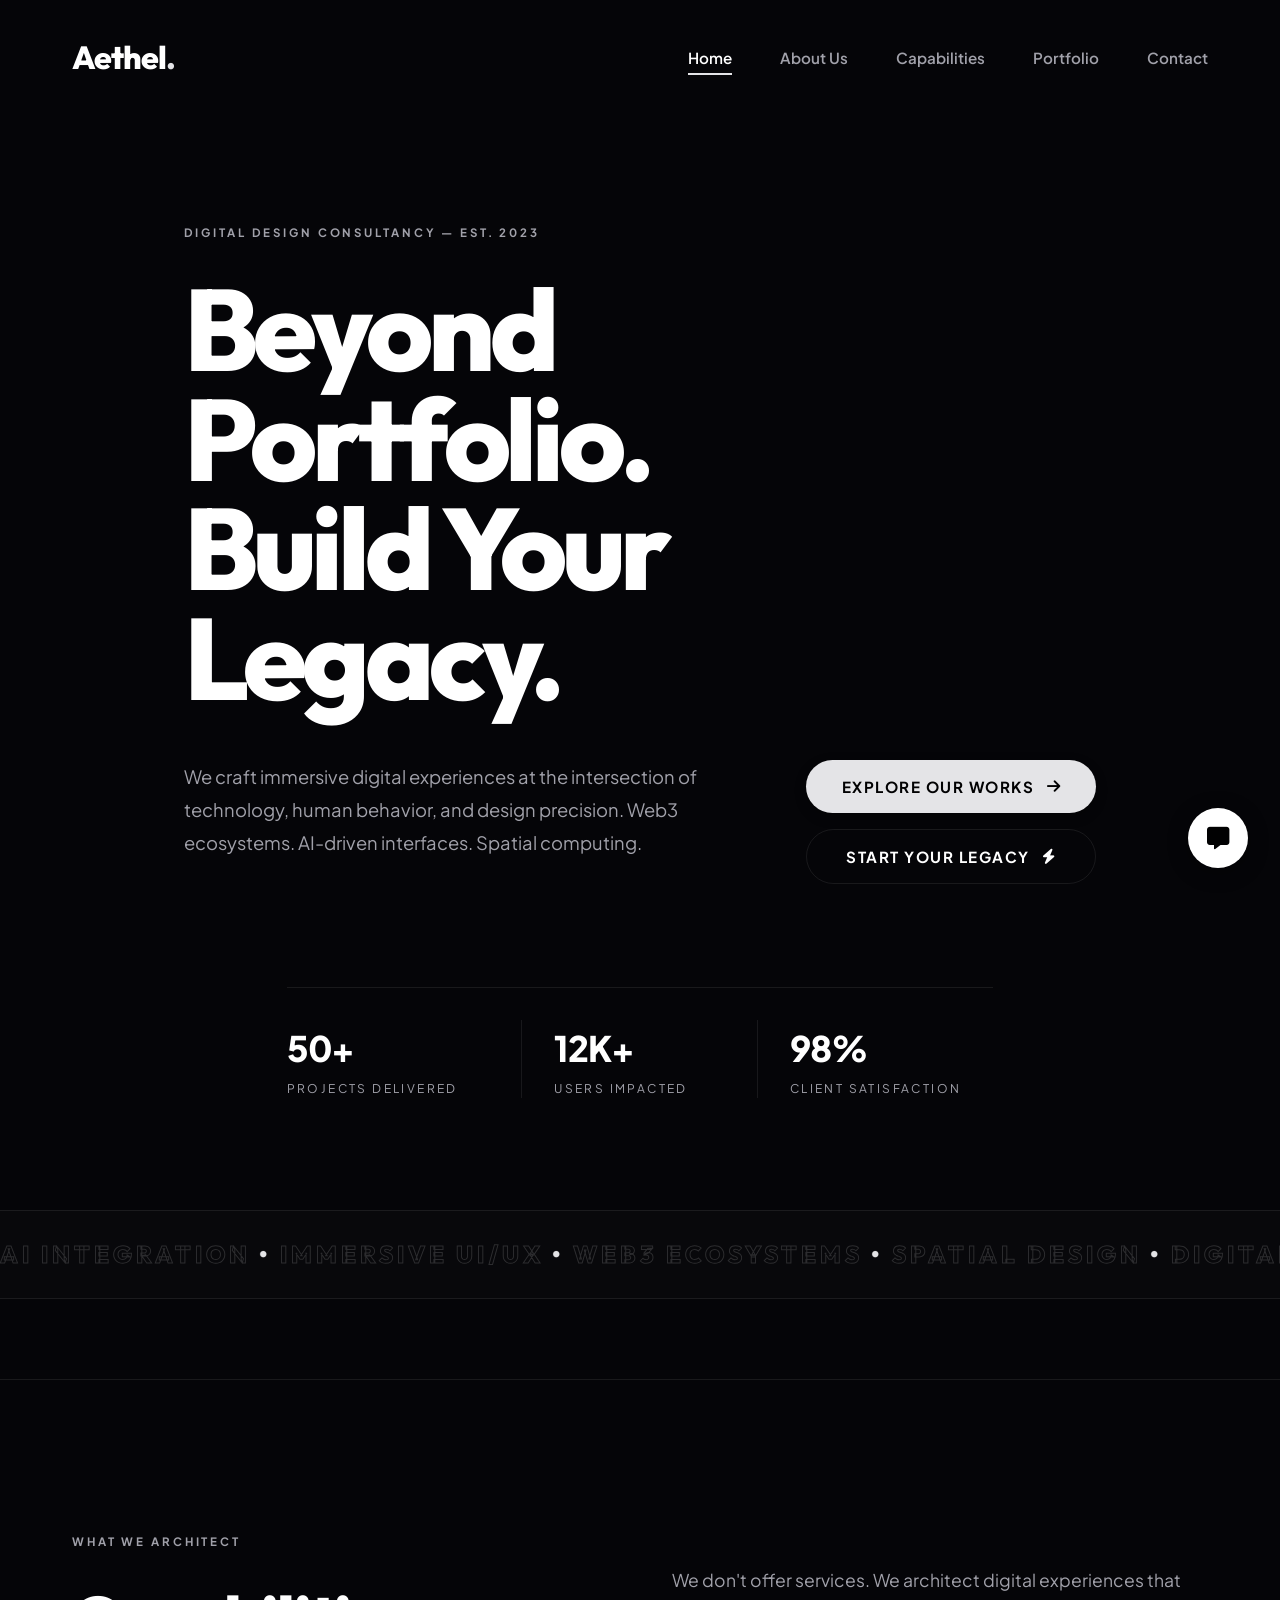
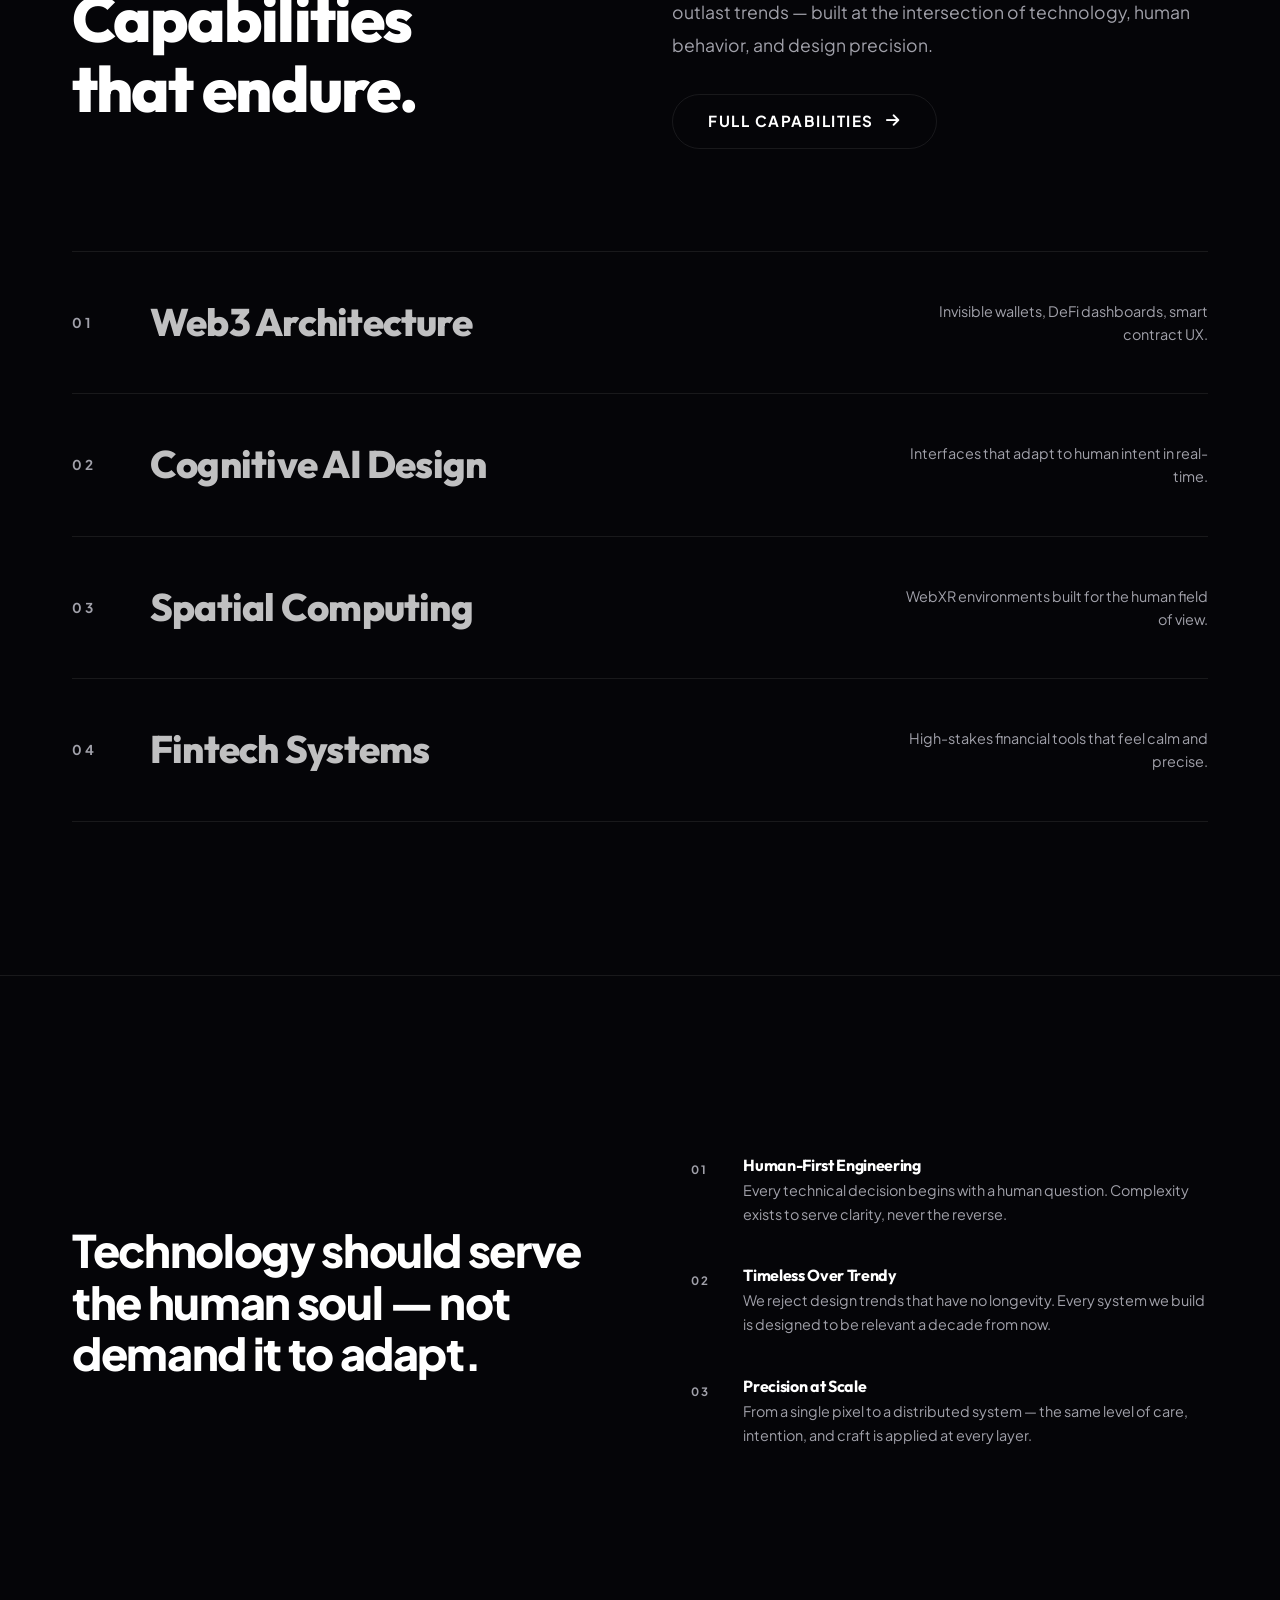
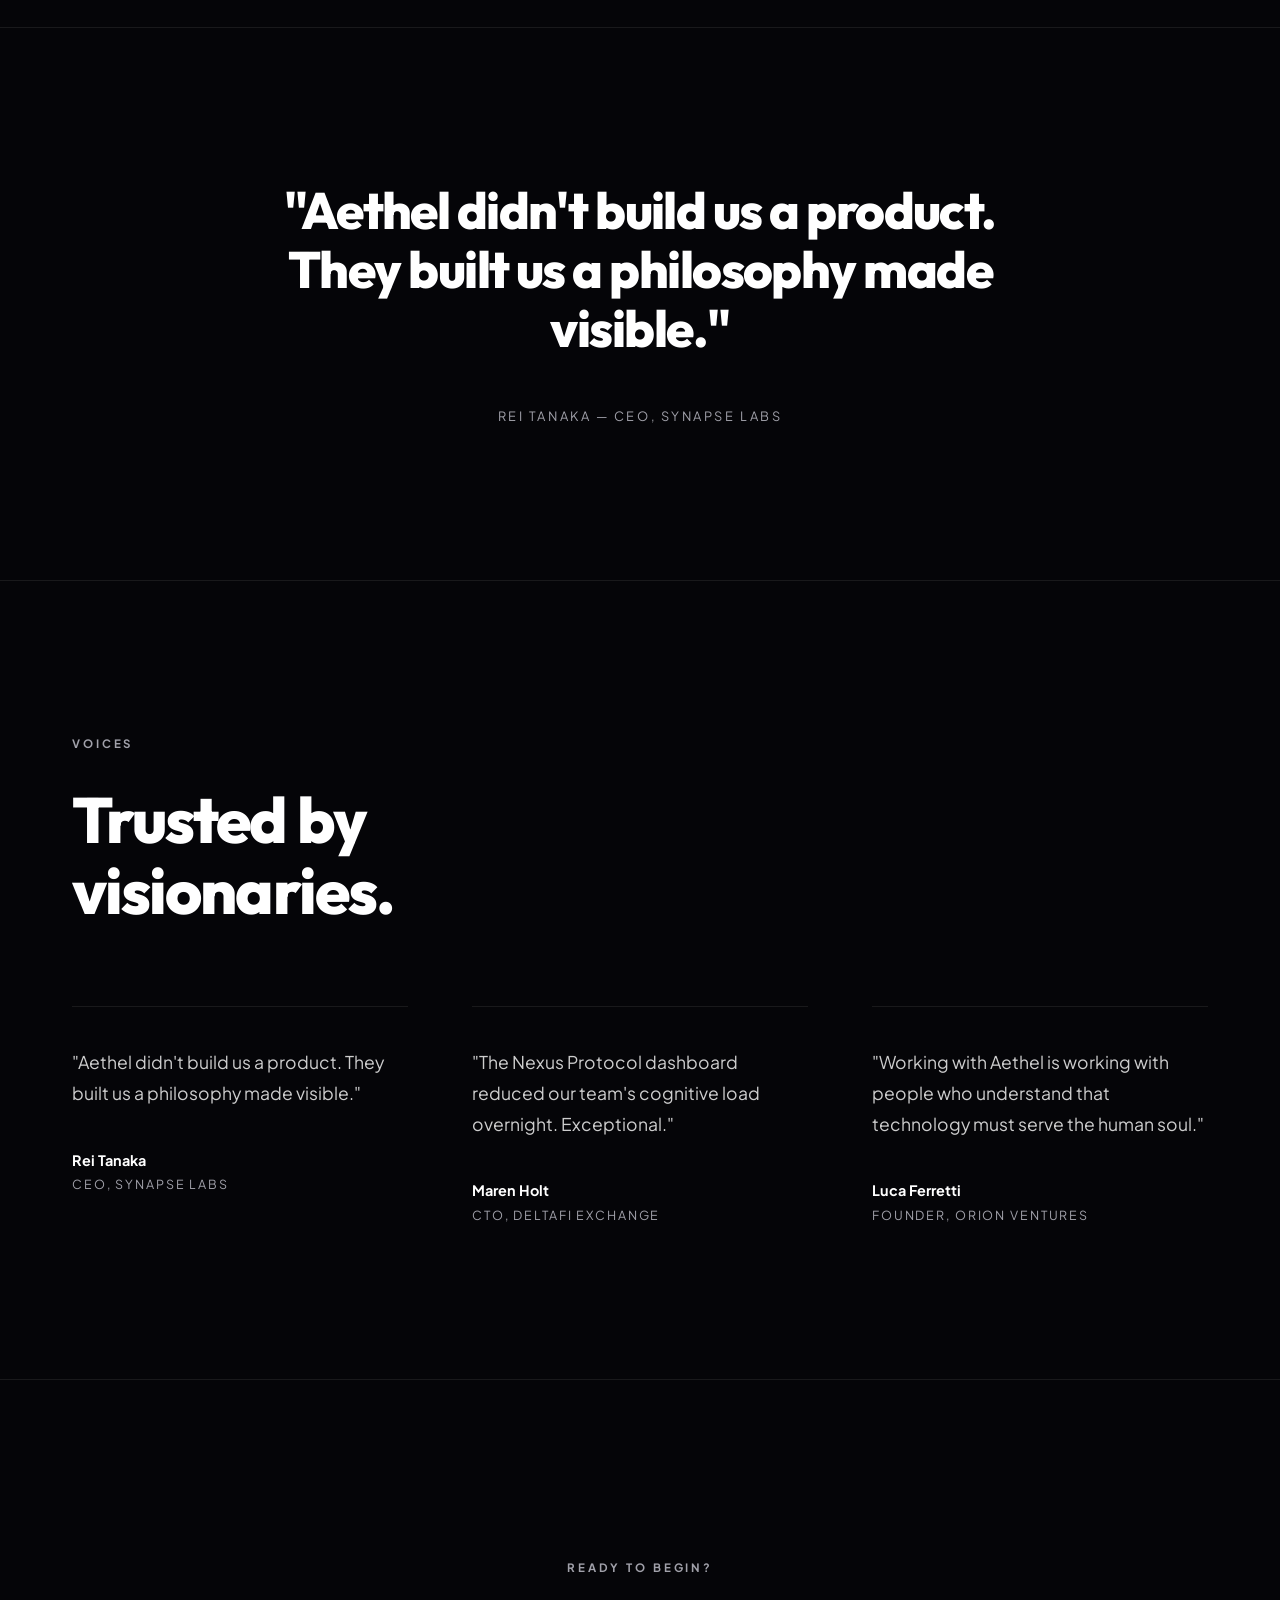
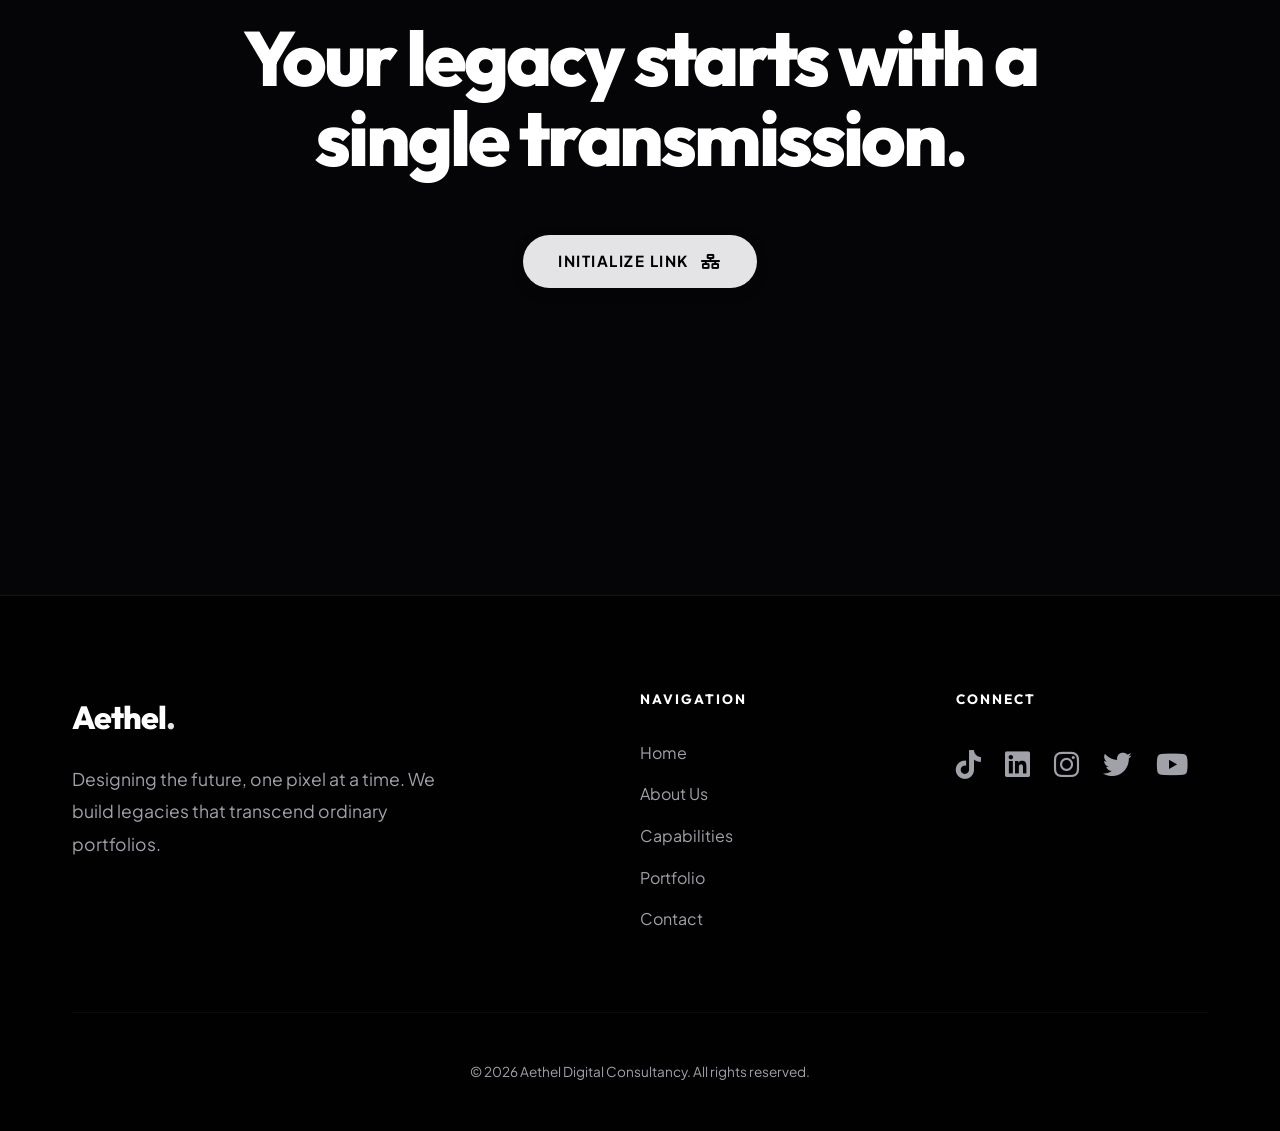
==== commit ef3be2ab: "Update design 23:48 29/5/2026" ====
--- a/index.html
+++ b/index.html
@@ -5,13 +5,20 @@
     <meta name="viewport" content="width=device-width, initial-scale=1.0">
     <title>Aethel | Designing the Future</title>
     <meta name="description" content="Aethel is a next-generation tech and digital design consultancy crafting immersive spatial interfaces, AI integration platforms, and decentralized Web3 ecosystems.">
+    <!-- Favicon -->
+    <link rel="icon" type="image/svg+xml" href="data:image/svg+xml,<svg xmlns='http://www.w3.org/2000/svg' viewBox='0 0 32 32'><rect width='32' height='32' fill='%23050508'/><text x='16' y='22' text-anchor='middle' font-family='serif' font-size='20' font-weight='700' fill='%23e4e4e7'>A</text></svg>">
+    <!-- Open Graph -->
+    <meta property="og:type" content="website">
+    <meta property="og:site_name" content="Aethel">
+    <meta property="og:title" content="Aethel | Designing the Future">
+    <meta property="og:description" content="Aethel is a next-generation tech and digital design consultancy crafting immersive spatial interfaces, AI integration platforms, and decentralized Web3 ecosystems.">
+    <meta property="og:image" content="https://images.unsplash.com/photo-1618005182384-a83a8bd57fbe?w=1200&q=80">
     <!-- Font Awesome -->
     <link rel="stylesheet" href="https://cdnjs.cloudflare.com/ajax/libs/font-awesome/6.4.0/css/all.min.css">
     <!-- Custom CSS -->
     <link rel="stylesheet" href="css/style.css">
 </head>
 <body>
-    <!-- Interactive Background Glows -->
     <div class="mouse-glow" id="mouseGlow"></div>
     <div class="bg-glow-orb orb-1"></div>
     <div class="bg-glow-orb orb-2"></div>
@@ -23,6 +30,7 @@
             <ul class="nav-links" id="navLinks">
                 <li><a href="index.html" class="active">Home</a></li>
                 <li><a href="about.html">About Us</a></li>
+                <li><a href="services.html">Capabilities</a></li>
                 <li><a href="portfolio.html">Portfolio</a></li>
                 <li><a href="contact.html">Contact</a></li>
             </ul>
@@ -32,97 +40,168 @@
         </div>
     </nav>
 
-    <!-- HERO SECTION -->
-    <section class="hero" style="padding: 14rem 0 6rem; position: relative;">
-        <div class="container" style="text-align: center;">
-            <div class="animate-up">
-                <div class="cyber-badge">
-                    <i class="fas fa-satellite-dish"></i> System Protocol Active
-                </div>
-                <h1 style="margin-bottom: 2rem;">
-                    Designing the Future:<br> 
-                    <span class="accent-text-cyan">Beyond Portfolio, Build Your Legacy</span>
-                </h1>
-                <p style="max-width: 650px; margin: 0 auto 3.5rem; font-size: 1.2rem;">
-                    We are a digital and tech design consultancy crafting immersive experiences, Web3 interfaces, and AI-driven solutions that stand the test of time.
+    <!-- ── CINEMATIC HERO ── -->
+    <section class="hero-cinematic">
+        <div class="container hero-body">
+            <span class="section-label animate-fade">Digital Design Consultancy — Est. 2023</span>
+            <h1 class="hero-display animate-fade">
+                Beyond<br>Portfolio.<br>Build Your<br>Legacy.
+            </h1>
+            <div class="hero-meta">
+                <p class="hero-sub animate-up delay-1">
+                    We craft immersive digital experiences at the intersection of technology, human behavior, and design precision. Web3 ecosystems. AI-driven interfaces. Spatial computing.
                 </p>
-                <div style="display: flex; gap: 1.5rem; justify-content: center; flex-wrap: wrap;">
-                    <a href="portfolio.html" class="btn btn-primary">
-                        Explore Our Works <i class="fas fa-arrow-right"></i>
-                    </a>
-                    <a href="contact.html" class="btn btn-outline">
-                        Start Your Legacy <i class="fas fa-bolt"></i>
-                    </a>
-                </div>
-            </div>
-        </div>
-    </section>
-
-    <!-- INFINITE TEXT TRACK MARQUEE -->
-    <div class="marquee-container animate-up delay-1">
+                <div class="hero-actions animate-up delay-2">
+                    <a href="portfolio.html" class="btn btn-primary">Explore Our Works <i class="fas fa-arrow-right"></i></a>
+                    <a href="contact.html" class="btn btn-outline">Start Your Legacy <i class="fas fa-bolt"></i></a>
+                </div>
+            </div>
+        </div>
+
+        <!-- Hero Stats Strip -->
+        <div class="container">
+            <div class="hero-strip animate-up delay-3">
+                <div class="hero-strip-item">
+                    <div class="hero-strip-number">50+</div>
+                    <div class="hero-strip-label">Projects Delivered</div>
+                </div>
+                <div class="hero-strip-item">
+                    <div class="hero-strip-number">12K+</div>
+                    <div class="hero-strip-label">Users Impacted</div>
+                </div>
+                <div class="hero-strip-item">
+                    <div class="hero-strip-number">98%</div>
+                    <div class="hero-strip-label">Client Satisfaction</div>
+                </div>
+            </div>
+        </div>
+    </section>
+
+    <!-- ── MARQUEE ── -->
+    <div class="marquee-container">
         <div class="marquee-content">
             <div class="marquee-text">AI Integration <span>•</span> Immersive UI/UX <span>•</span> Web3 Ecosystems <span>•</span> Spatial Design <span>•</span> Digital Legacy <span>•</span></div>
             <div class="marquee-text">AI Integration <span>•</span> Immersive UI/UX <span>•</span> Web3 Ecosystems <span>•</span> Spatial Design <span>•</span> Digital Legacy <span>•</span></div>
         </div>
     </div>
 
-    <!-- SERVICES / HIGHLIGHTS SECTION -->
-    <section style="padding: 5rem 0 7rem;">
-        <div class="container">
-            <div class="animate-up" style="text-align: center; margin-bottom: 5rem;">
-                <div class="cyber-badge" style="color: var(--accent-purple);">
-                    <i class="fas fa-shield-halved"></i> Capabilities
-                </div>
-                <h2>Next-Generation <span class="accent-text-purple">Architectures</span></h2>
-                <p style="max-width: 580px; margin: 0 auto;">Pioneering interfaces that transcend flat screens. We engineer interactions designed for the next digital frontier.</p>
-            </div>
-
-            <div style="display: grid; grid-template-columns: repeat(auto-fit, minmax(300px, 1fr)); gap: 3rem;">
-                
-                <!-- Service 1 -->
-                <div class="glass-card animate-up delay-1">
-                    <i class="fas fa-brain accent-text-cyan" style="font-size: 2.8rem; margin-bottom: 2rem;"></i>
-                    <h3 style="margin-bottom: 1rem;">AI Integration</h3>
-                    <p>Fusing artificial intelligence with human-centric design to create interfaces that adapt, learn, and evolve with your audience.</p>
-                </div>
-
-                <!-- Service 2 -->
-                <div class="glass-card animate-up delay-2">
-                    <i class="fas fa-cube accent-text-purple" style="font-size: 2.8rem; margin-bottom: 2rem;"></i>
-                    <h3 style="margin-bottom: 1rem;">Immersive UI/UX</h3>
-                    <p>Breaking the boundaries of traditional web design. We build immersive spatial layouts that redefine user interaction.</p>
-                </div>
-
-                <!-- Service 3 -->
-                <div class="glass-card animate-up delay-3">
-                    <i class="fas fa-globe accent-text-cyan" style="font-size: 2.8rem; margin-bottom: 2rem;"></i>
-                    <h3 style="margin-bottom: 1rem;">Web3 Ecosystems</h3>
-                    <p>Designing decentralized applications (dApps) with intuitive frontends, bridging the gap between complex logic and user adoption.</p>
-                </div>
-
-            </div>
-        </div>
-    </section>
-
-    <!-- STATISTICS SECTION -->
-    <section style="padding: 2rem 0 8rem;">
-        <div class="container">
-            <div class="glass-card animate-up">
-                <div class="stats-grid">
-                    <div class="stat-item">
-                        <div class="stat-number" data-target="150">0</div>
-                        <div class="stat-title">Projects Delivered</div>
-                    </div>
-                    <div class="stat-item">
-                        <div class="stat-number" data-target="12">0</div>
-                        <div class="stat-title">Global Awards</div>
-                    </div>
-                    <div class="stat-item">
-                        <div class="stat-number" data-target="99">0</div>
-                        <div class="stat-title">Client Satisfaction %</div>
-                    </div>
-                </div>
-            </div>
+    <!-- ── CAPABILITIES SECTION (Numbered Rows) ── -->
+    <section class="section-editorial">
+        <div class="container">
+            <div class="editorial-header">
+                <div class="animate-up">
+                    <span class="section-label">What We Architect</span>
+                    <h2>Capabilities<br>that endure.</h2>
+                </div>
+                <div class="animate-up delay-1">
+                    <p>We don't offer services. We architect digital experiences that outlast trends — built at the intersection of technology, human behavior, and design precision.</p>
+                    <a href="services.html" class="btn btn-outline" style="margin-top: 0.5rem;">Full Capabilities <i class="fas fa-arrow-right"></i></a>
+                </div>
+            </div>
+
+            <!-- Numbered Rows -->
+            <div class="animate-up delay-2">
+                <div class="capability-row">
+                    <span class="cap-num">01</span>
+                    <span class="cap-name">Web3 Architecture</span>
+                    <p class="cap-desc">Invisible wallets, DeFi dashboards, smart contract UX.</p>
+                </div>
+                <div class="capability-row">
+                    <span class="cap-num">02</span>
+                    <span class="cap-name">Cognitive AI Design</span>
+                    <p class="cap-desc">Interfaces that adapt to human intent in real-time.</p>
+                </div>
+                <div class="capability-row">
+                    <span class="cap-num">03</span>
+                    <span class="cap-name">Spatial Computing</span>
+                    <p class="cap-desc">WebXR environments built for the human field of view.</p>
+                </div>
+                <div class="capability-row">
+                    <span class="cap-num">04</span>
+                    <span class="cap-name">Fintech Systems</span>
+                    <p class="cap-desc">High-stakes financial tools that feel calm and precise.</p>
+                </div>
+            </div>
+        </div>
+    </section>
+
+    <!-- ── VISION / PHILOSOPHY SECTION ── -->
+    <section class="vision-section">
+        <div class="container">
+            <div class="vision-grid animate-up">
+                <p class="vision-statement">
+                    Technology should serve the human soul — not demand it to adapt.
+                </p>
+                <div class="vision-pillars">
+                    <div class="vision-pillar animate-up delay-1">
+                        <span class="vision-pillar-num">01</span>
+                        <div class="vision-pillar-text">
+                            <h4>Human-First Engineering</h4>
+                            <p>Every technical decision begins with a human question. Complexity exists to serve clarity, never the reverse.</p>
+                        </div>
+                    </div>
+                    <div class="vision-pillar animate-up delay-2">
+                        <span class="vision-pillar-num">02</span>
+                        <div class="vision-pillar-text">
+                            <h4>Timeless Over Trendy</h4>
+                            <p>We reject design trends that have no longevity. Every system we build is designed to be relevant a decade from now.</p>
+                        </div>
+                    </div>
+                    <div class="vision-pillar animate-up delay-3">
+                        <span class="vision-pillar-num">03</span>
+                        <div class="vision-pillar-text">
+                            <h4>Precision at Scale</h4>
+                            <p>From a single pixel to a distributed system — the same level of care, intention, and craft is applied at every layer.</p>
+                        </div>
+                    </div>
+                </div>
+            </div>
+        </div>
+    </section>
+
+    <!-- ── PULL QUOTE ── -->
+    <section class="pull-quote-section">
+        <div class="container">
+            <div class="animate-fade">
+                <p class="pull-quote">"Aethel didn't build us a product. They built us a philosophy made visible."</p>
+                <span class="pull-quote-attr">Rei Tanaka — CEO, Synapse Labs</span>
+            </div>
+        </div>
+    </section>
+
+    <!-- ── TESTIMONIALS ── -->
+    <section class="testimonial-cinematic">
+        <div class="container">
+            <div class="animate-up">
+                <span class="section-label">Voices</span>
+                <h2>Trusted by<br>visionaries.</h2>
+            </div>
+            <div class="testimonial-cin-grid">
+                <div class="testimonial-cin-item animate-up delay-1">
+                    <p class="testimonial-cin-quote">"Aethel didn't build us a product. They built us a philosophy made visible."</p>
+                    <div class="testimonial-cin-name">Rei Tanaka</div>
+                    <div class="testimonial-cin-role">CEO, Synapse Labs</div>
+                </div>
+                <div class="testimonial-cin-item animate-up delay-2">
+                    <p class="testimonial-cin-quote">"The Nexus Protocol dashboard reduced our team's cognitive load overnight. Exceptional."</p>
+                    <div class="testimonial-cin-name">Maren Holt</div>
+                    <div class="testimonial-cin-role">CTO, DeltaFi Exchange</div>
+                </div>
+                <div class="testimonial-cin-item animate-up delay-3">
+                    <p class="testimonial-cin-quote">"Working with Aethel is working with people who understand that technology must serve the human soul."</p>
+                    <div class="testimonial-cin-name">Luca Ferretti</div>
+                    <div class="testimonial-cin-role">Founder, Orion Ventures</div>
+                </div>
+            </div>
+        </div>
+    </section>
+
+    <!-- ── CTA ── -->
+    <section class="cta-cinematic">
+        <div class="container animate-up">
+            <span class="cta-label">Ready to begin?</span>
+            <h2>Your legacy starts with a single transmission.</h2>
+            <a href="contact.html" class="btn btn-primary">Initialize Link <i class="fas fa-network-wired"></i></a>
         </div>
     </section>
 
@@ -139,22 +218,24 @@
                     <ul>
                         <li><a href="index.html">Home</a></li>
                         <li><a href="about.html">About Us</a></li>
+                        <li><a href="services.html">Capabilities</a></li>
                         <li><a href="portfolio.html">Portfolio</a></li>
                         <li><a href="contact.html">Contact</a></li>
                     </ul>
                 </div>
                 <div class="footer-links animate-up delay-2">
                     <h4>Connect</h4>
-                    <ul>
-                        <li><a href="#"><i class="fab fa-twitter"></i> Twitter</a></li>
-                        <li><a href="#"><i class="fab fa-linkedin"></i> LinkedIn</a></li>
-                        <li><a href="#"><i class="fab fa-instagram"></i> Instagram</a></li>
-                        <li><a href="#"><i class="fab fa-dribbble"></i> Dribbble</a></li>
+                    <ul class="footer-social">
+                        <li><a href="https://tiktok.com/@aethel" target="_blank" aria-label="TikTok"><i class="fab fa-tiktok"></i></a></li>
+                        <li><a href="https://linkedin.com/company/aethel-design" target="_blank" aria-label="LinkedIn"><i class="fab fa-linkedin"></i></a></li>
+                        <li><a href="https://instagram.com/aethel" target="_blank" aria-label="Instagram"><i class="fab fa-instagram"></i></a></li>
+                        <li><a href="https://twitter.com/aethel_design" target="_blank" aria-label="Twitter"><i class="fab fa-twitter"></i></a></li>
+                        <li><a href="https://youtube.com/@aethel" target="_blank" aria-label="YouTube"><i class="fab fa-youtube"></i></a></li>
                     </ul>
                 </div>
             </div>
             <div class="footer-bottom">
-                &copy; 2026 Aethel Digital Consultancy. All rights reserved. | Web Design Competition Digital Synergy
+                &copy; 2026 Aethel Digital Consultancy. All rights reserved.
             </div>
         </div>
     </footer>
@@ -164,7 +245,6 @@
         <button class="chat-bubble" id="chatBubble" aria-label="Open AI Assistant">
             <i class="fas fa-comment-alt"></i>
         </button>
-
         <div class="chat-panel" id="chatPanel">
             <div class="chat-header">
                 <div style="display: flex; align-items: center; gap: 0.8rem;">
@@ -174,29 +254,18 @@
                         <span style="font-size: 0.7rem; color: var(--text-muted);">AI Assistant</span>
                     </div>
                 </div>
-                <div style="display: flex; gap: 0.8rem; align-items: center;">
-                    <button class="chat-close-btn" id="chatCloseBtn">
-                        <i class="fas fa-times"></i>
-                    </button>
-                </div>
-            </div>
-
-            <!-- Chat Messages Container -->
+                <button class="chat-close-btn" id="chatCloseBtn"><i class="fas fa-times"></i></button>
+            </div>
             <div class="chat-messages" id="chatMessages">
-                <div class="chat-msg system">
-                    Inti Kognitif Aethel aktif. Bagaimana saya dapat membantu merancang warisan digital Anda?
-                </div>
-            </div>
-
-            <!-- Chat Input Form -->
+                <div class="chat-msg system">Aethel Cognitive Core active. How may I help you build your digital legacy?</div>
+            </div>
             <form class="chat-input-area" id="chatInputArea">
-                <input type="text" id="chatInput" placeholder="Kirim transmisi..." required autocomplete="off">
+                <input type="text" id="chatInput" placeholder="Send a transmission..." required autocomplete="off">
                 <button type="submit" id="chatSendBtn"><i class="fas fa-paper-plane"></i></button>
             </form>
         </div>
     </div>
 
-    <!-- Custom Scripts -->
     <script src="js/script.js"></script>
 </body>
 </html>
--- a/css/style.css
+++ b/css/style.css
@@ -402,7 +402,7 @@
    ========================================= */
 .stats-grid {
   display: grid;
-  grid-template-columns: repeat(auto-fit, minmax(220px, 1fr));
+  grid-template-columns: repeat(auto-fit, minmax(min(100%, 220px), 1fr));
   gap: 2.5rem;
   text-align: center;
 }
@@ -475,7 +475,7 @@
 
 .portfolio-grid {
   display: grid;
-  grid-template-columns: repeat(auto-fit, minmax(320px, 1fr));
+  grid-template-columns: repeat(auto-fit, minmax(min(100%, 320px), 1fr));
   gap: 3rem;
 }
 
@@ -682,7 +682,7 @@
    ========================================= */
 .team-grid {
   display: grid;
-  grid-template-columns: repeat(auto-fit, minmax(240px, 1fr));
+  grid-template-columns: repeat(auto-fit, minmax(min(100%, 240px), 1fr));
   gap: 3rem;
 }
 
@@ -931,6 +931,29 @@
 .footer-links a:hover {
   color: var(--accent-cyan);
   padding-left: 6px;
+}
+
+.footer-social {
+  display: flex;
+  gap: 1.5rem;
+  align-items: center;
+  padding: 0;
+}
+
+.footer-social li {
+  margin-bottom: 0 !important;
+}
+
+.footer-social a {
+  font-size: 1.8rem;
+  color: var(--text-muted);
+  transition: all 0.3s ease;
+}
+
+.footer-social a:hover {
+  color: var(--text-main);
+  padding-left: 0 !important; /* Override the default padding shift */
+  transform: translateY(-3px);
 }
 
 .footer-bottom {
@@ -1222,3 +1245,1330 @@
   }
 }
 
+/* =========================================
+   KICKER LABELS
+   ========================================= */
+.kicker {
+  font-size: 0.78rem;
+  font-weight: 700;
+  text-transform: uppercase;
+  letter-spacing: 3px;
+  color: var(--text-muted);
+  margin-bottom: 1.2rem;
+  display: flex;
+  align-items: center;
+  gap: 0.8rem;
+}
+
+.kicker::before {
+  content: '';
+  display: block;
+  width: 24px;
+  height: 1px;
+  background: var(--glass-border-hover);
+  flex-shrink: 0;
+}
+
+.kicker-centered {
+  justify-content: center;
+}
+
+.kicker-centered::before {
+  display: none;
+}
+
+/* =========================================
+   STATS BAR (Portfolio)
+   ========================================= */
+.stats-bar {
+  background: var(--glass-bg);
+  border: 1px solid var(--glass-border);
+  border-radius: 40px;
+  padding: 0.9rem 2.5rem;
+  text-align: center;
+  font-size: 0.85rem;
+  font-weight: 600;
+  color: var(--text-muted);
+  letter-spacing: 0.5px;
+  margin-bottom: 3rem;
+  display: inline-block;
+}
+
+.stats-bar-dot {
+  margin: 0 0.8rem;
+  color: var(--accent-cyan);
+}
+
+/* =========================================
+   HOMEPAGE STATS SECTION
+   ========================================= */
+.home-stats-section {
+  border-top: 1px solid var(--glass-border);
+  border-bottom: 1px solid var(--glass-border);
+  padding: 5rem 0;
+}
+
+.home-stats-grid {
+  display: grid;
+  grid-template-columns: repeat(auto-fit, minmax(min(100%, 180px), 1fr));
+  gap: 0;
+}
+
+.home-stat-item {
+  text-align: center;
+  padding: 2rem;
+  border-right: 1px solid var(--glass-border);
+}
+
+.home-stat-item:last-child {
+  border-right: none;
+}
+
+.home-stat-number {
+  font-family: 'Outfit', sans-serif;
+  font-size: clamp(2.5rem, 5vw, 4rem);
+  font-weight: 800;
+  color: #ffffff;
+  line-height: 1;
+  margin-bottom: 0.5rem;
+}
+
+.home-stat-label {
+  font-size: 0.8rem;
+  font-weight: 600;
+  text-transform: uppercase;
+  letter-spacing: 2px;
+  color: var(--text-muted);
+}
+
+@media (max-width: 768px) {
+  .home-stats-grid {
+    grid-template-columns: 1fr 1fr;
+  }
+  .home-stat-item {
+    border-right: 1px solid var(--glass-border);
+    border-bottom: 1px solid var(--glass-border);
+  }
+  .home-stat-item:nth-child(2n) {
+    border-right: none;
+  }
+  .home-stat-item:nth-last-child(-n+2) {
+    border-bottom: none;
+  }
+}
+
+/* =========================================
+   SERVICES SECTION (index.html)
+   ========================================= */
+.services-editorial {
+  display: grid;
+  grid-template-columns: 1fr 1.2fr;
+  gap: 6rem;
+  align-items: start;
+}
+
+.service-row {
+  padding: 1.8rem 0;
+  border-top: 1px solid var(--glass-border);
+  transition: var(--transition-smooth);
+}
+
+.service-row:hover {
+  border-top-color: var(--glass-border-hover);
+}
+
+.service-name {
+  font-size: 0.8rem;
+  font-weight: 700;
+  text-transform: uppercase;
+  letter-spacing: 2.5px;
+  color: #ffffff;
+  margin-bottom: 0.4rem;
+}
+
+.service-desc {
+  font-size: 0.95rem;
+  color: var(--text-muted);
+  margin: 0;
+}
+
+@media (max-width: 900px) {
+  .services-editorial {
+    grid-template-columns: 1fr;
+    gap: 3rem;
+  }
+}
+
+/* =========================================
+   TESTIMONIALS SECTION (index.html)
+   ========================================= */
+.testimonials-grid {
+  display: grid;
+  grid-template-columns: repeat(auto-fit, minmax(min(100%, 300px), 1fr));
+  gap: 2.5rem;
+  margin-top: 4rem;
+}
+
+.testimonial-card {
+  background: rgba(255, 255, 255, 0.02);
+  border: 1px solid var(--glass-border);
+  border-radius: 16px;
+  padding: 2.5rem;
+  transition: var(--transition-smooth);
+}
+
+.testimonial-card:hover {
+  border-color: var(--glass-border-hover);
+  background: rgba(255, 255, 255, 0.03);
+}
+
+.testimonial-quote {
+  font-style: italic;
+  font-size: 1rem;
+  color: rgba(255, 255, 255, 0.75);
+  line-height: 1.7;
+  margin-bottom: 2rem;
+  quotes: "\201C" "\201D";
+}
+
+.testimonial-quote::before {
+  content: open-quote;
+  font-size: 2rem;
+  color: var(--accent-cyan);
+  line-height: 0;
+  vertical-align: -0.5rem;
+  margin-right: 0.2rem;
+}
+
+.testimonial-author-name {
+  font-size: 0.9rem;
+  font-weight: 700;
+  color: #ffffff;
+  text-transform: uppercase;
+  letter-spacing: 1.5px;
+  margin-bottom: 0.2rem;
+}
+
+.testimonial-author-role {
+  font-size: 0.8rem;
+  color: var(--text-muted);
+  margin: 0;
+}
+
+/* =========================================
+   MISSION STATEMENT (about.html)
+   ========================================= */
+.mission-section {
+  text-align: center;
+  padding: 7rem 0;
+  border-top: 1px solid var(--glass-border);
+  border-bottom: 1px solid var(--glass-border);
+}
+
+.mission-quote {
+  font-size: clamp(1.4rem, 3vw, 2.2rem);
+  font-weight: 300;
+  line-height: 1.55;
+  color: rgba(255, 255, 255, 0.85);
+  max-width: 800px;
+  margin: 2rem auto;
+  font-style: italic;
+}
+
+.mission-divider {
+  width: 60px;
+  height: 1px;
+  background: var(--glass-border-hover);
+  margin: 2.5rem auto;
+}
+
+.mission-sub {
+  font-size: 0.95rem;
+  color: var(--text-muted);
+  max-width: 500px;
+  margin: 0 auto;
+}
+
+/* =========================================
+   AWARDS & RECOGNITION (about.html)
+   ========================================= */
+.awards-list {
+  max-width: 860px;
+  margin: 4rem auto 0;
+}
+
+.award-item {
+  display: grid;
+  grid-template-columns: 100px 1fr;
+  gap: 2.5rem;
+  align-items: center;
+  padding: 2rem 0;
+  border-bottom: 1px solid var(--glass-border);
+  transition: var(--transition-smooth);
+}
+
+.award-item:hover {
+  border-bottom-color: var(--glass-border-hover);
+}
+
+.award-year {
+  font-family: 'Outfit', sans-serif;
+  font-size: 1.6rem;
+  font-weight: 800;
+  color: rgba(255, 255, 255, 0.2);
+  line-height: 1;
+}
+
+.award-name {
+  font-size: 1rem;
+  font-weight: 600;
+  color: #ffffff;
+  margin-bottom: 0.2rem;
+}
+
+.award-org {
+  font-size: 0.85rem;
+  color: var(--text-muted);
+  margin: 0;
+}
+
+@media (max-width: 600px) {
+  .award-item {
+    grid-template-columns: 70px 1fr;
+    gap: 1.5rem;
+  }
+  .award-year {
+    font-size: 1.2rem;
+  }
+}
+
+/* =========================================
+   FAQ ACCORDION (contact.html)
+   ========================================= */
+.faq-section {
+  padding: 6rem 0;
+  border-top: 1px solid var(--glass-border);
+}
+
+.faq-list {
+  max-width: 780px;
+  margin: 4rem auto 0;
+}
+
+.faq-item {
+  border-bottom: 1px solid var(--glass-border);
+}
+
+.faq-question {
+  width: 100%;
+  background: none;
+  border: none;
+  color: #ffffff;
+  font-family: inherit;
+  font-size: 1rem;
+  font-weight: 500;
+  text-align: left;
+  padding: 1.6rem 0;
+  cursor: pointer;
+  display: flex;
+  justify-content: space-between;
+  align-items: center;
+  gap: 1rem;
+  transition: color 0.3s ease;
+}
+
+.faq-question:hover {
+  color: var(--accent-cyan);
+}
+
+.faq-chevron {
+  width: 22px;
+  height: 22px;
+  border: 1px solid var(--glass-border);
+  border-radius: 50%;
+  display: flex;
+  align-items: center;
+  justify-content: center;
+  flex-shrink: 0;
+  font-size: 0.7rem;
+  color: var(--text-muted);
+  transition: transform 0.35s ease, border-color 0.3s ease;
+}
+
+.faq-item.active .faq-chevron {
+  transform: rotate(180deg);
+  border-color: var(--accent-cyan);
+  color: var(--accent-cyan);
+}
+
+.faq-answer {
+  max-height: 0;
+  overflow: hidden;
+  transition: max-height 0.4s ease;
+}
+
+.faq-answer p {
+  padding-bottom: 1.8rem;
+  font-size: 0.95rem;
+  line-height: 1.75;
+  color: var(--text-muted);
+  margin: 0;
+}
+
+/* =========================================
+   SERVICES PAGE (services.html)
+   ========================================= */
+.service-detail-section {
+  padding: 5rem 0;
+  border-top: 1px solid var(--glass-border);
+}
+
+.service-detail-grid {
+  display: grid;
+  grid-template-columns: 1fr 1fr;
+  gap: 5rem;
+  align-items: center;
+}
+
+.service-detail-section:nth-child(odd) .service-detail-grid {
+  direction: rtl;
+}
+
+.service-detail-section:nth-child(odd) .service-detail-content {
+  direction: ltr;
+}
+
+.service-detail-section:nth-child(odd) .service-detail-img {
+  direction: ltr;
+}
+
+.service-detail-img-wrapper {
+  border-radius: 16px;
+  overflow: hidden;
+  border: 1px solid var(--glass-border);
+}
+
+.service-detail-img {
+  width: 100%;
+  height: 380px;
+  object-fit: cover;
+  display: block;
+  filter: grayscale(60%);
+  transition: filter 0.6s ease, transform 0.6s ease;
+}
+
+.service-detail-img-wrapper:hover .service-detail-img {
+  filter: grayscale(0%);
+  transform: scale(1.03);
+}
+
+.service-detail-tag {
+  display: inline-block;
+  font-size: 0.75rem;
+  font-weight: 700;
+  text-transform: uppercase;
+  letter-spacing: 2px;
+  color: var(--text-muted);
+  border: 1px solid var(--glass-border);
+  border-radius: 20px;
+  padding: 0.3rem 1rem;
+  margin-bottom: 1.5rem;
+}
+
+.tech-tags {
+  display: flex;
+  flex-wrap: wrap;
+  gap: 0.6rem;
+  margin-top: 1.8rem;
+}
+
+.tech-tag {
+  font-size: 0.75rem;
+  font-weight: 600;
+  text-transform: uppercase;
+  letter-spacing: 1px;
+  color: var(--accent-cyan);
+  border: 1px solid var(--glass-border);
+  border-radius: 20px;
+  padding: 0.3rem 1rem;
+  transition: var(--transition-smooth);
+}
+
+.tech-tag:hover {
+  border-color: var(--accent-cyan);
+  background: rgba(228, 228, 231, 0.05);
+}
+
+@media (max-width: 900px) {
+  .service-detail-grid {
+    grid-template-columns: 1fr;
+    direction: ltr !important;
+    gap: 3rem;
+  }
+  .service-detail-img {
+    height: 260px;
+  }
+}
+
+/* =========================================
+   PROCESS SECTION (services.html)
+   ========================================= */
+.process-grid {
+  display: grid;
+  grid-template-columns: repeat(auto-fit, minmax(min(100%, 200px), 1fr));
+  gap: 3rem;
+  margin-top: 5rem;
+}
+
+.process-step {
+  padding: 2rem 0;
+  border-top: 1px solid var(--glass-border);
+  transition: var(--transition-smooth);
+}
+
+.process-step:hover {
+  border-top-color: var(--glass-border-hover);
+}
+
+.process-number {
+  font-family: 'Outfit', sans-serif;
+  font-size: 2.5rem;
+  font-weight: 800;
+  color: rgba(255, 255, 255, 0.08);
+  line-height: 1;
+  margin-bottom: 1rem;
+}
+
+.process-name {
+  font-size: 0.85rem;
+  font-weight: 700;
+  text-transform: uppercase;
+  letter-spacing: 2px;
+  color: #ffffff;
+  margin-bottom: 0.6rem;
+}
+
+.process-desc {
+  font-size: 0.9rem;
+  color: var(--text-muted);
+  margin: 0;
+  line-height: 1.6;
+}
+
+/* =========================================
+   404 PAGE
+   ========================================= */
+.not-found-section {
+  min-height: 100vh;
+  display: flex;
+  flex-direction: column;
+  align-items: center;
+  justify-content: center;
+  text-align: center;
+  padding: 2rem;
+}
+
+.not-found-code {
+  font-family: 'Outfit', sans-serif;
+  font-size: clamp(6rem, 20vw, 14rem);
+  font-weight: 800;
+  line-height: 1;
+  color: rgba(255, 255, 255, 0.04);
+  margin-bottom: 1rem;
+  letter-spacing: -0.04em;
+}
+
+.not-found-title {
+  font-size: 1.2rem;
+  color: rgba(255, 255, 255, 0.6);
+  font-weight: 400;
+  margin-bottom: 0.8rem;
+}
+
+.not-found-sub {
+  font-size: 0.9rem;
+  color: var(--text-muted);
+  margin-bottom: 3rem;
+}
+
+.not-found-btns {
+  display: flex;
+  gap: 1.2rem;
+  flex-wrap: wrap;
+  justify-content: center;
+}
+
+/* =========================================
+   PORTFOLIO CARD TRANSITIONS (for filter)
+   ========================================= */
+.project-card {
+  transition: opacity 0.4s ease, transform 0.4s ease, border-color 0.4s ease,
+              box-shadow 0.4s ease, background 0.4s ease;
+}
+
+/* =========================================================
+   ██████  CINEMATIC REDESIGN — AETHEL v2
+   Google × DeepMind × Premium Monochrome Philosophy
+   Layout, Hierarchy, Storytelling. Identity preserved.
+   ========================================================= */
+
+/* ── GLOBAL RHYTHM OVERRIDES ── */
+h1 { font-size: clamp(3.5rem, 8vw, 7.5rem); letter-spacing: -0.04em; line-height: 1.05; }
+h2 { font-size: clamp(2.2rem, 5vw, 4.5rem); letter-spacing: -0.03em; line-height: 1.1; }
+h3 { font-size: clamp(1.2rem, 2vw, 1.6rem); letter-spacing: -0.01em; }
+p  { line-height: 1.85; }
+
+/* Slower, more cinematic animations */
+.animate-up {
+  opacity: 0;
+  transform: translateY(40px);
+  transition: opacity 1s cubic-bezier(0.16, 1, 0.3, 1),
+              transform 1s cubic-bezier(0.16, 1, 0.3, 1);
+}
+.animate-up.in-view { opacity: 1; transform: translateY(0); }
+
+/* Opacity-only fade for large text elements */
+.animate-fade {
+  opacity: 0;
+  transition: opacity 1.4s cubic-bezier(0.16, 1, 0.3, 1);
+}
+.animate-fade.in-view { opacity: 1; }
+
+/* ── CINEMATIC SECTION LABEL ── */
+.section-label {
+  display: block;
+  font-size: 0.72rem;
+  font-weight: 700;
+  text-transform: uppercase;
+  letter-spacing: 0.25em;
+  color: var(--text-muted);
+  margin-bottom: 2rem;
+}
+
+/* ── CINEMATIC HERO (Full-viewport, left-aligned) ── */
+.hero-cinematic {
+  min-height: 100svh;
+  display: grid;
+  grid-template-rows: 1fr auto;
+  padding: 0;
+  position: relative;
+}
+
+.hero-cinematic .hero-body {
+  display: flex;
+  flex-direction: column;
+  justify-content: flex-end;
+  padding: clamp(8rem, 18vw, 14rem) 0 clamp(4rem, 8vw, 7rem);
+}
+
+.hero-cinematic .hero-display {
+  font-size: clamp(4rem, 9vw, 8.5rem);
+  font-weight: 800;
+  letter-spacing: -0.045em;
+  line-height: 0.95;
+  margin-bottom: 3rem;
+  max-width: 14ch;
+}
+
+.hero-cinematic .hero-meta {
+  display: flex;
+  align-items: flex-start;
+  gap: clamp(2rem, 6vw, 6rem);
+  flex-wrap: wrap;
+}
+
+.hero-cinematic .hero-sub {
+  max-width: 42ch;
+  font-size: clamp(1rem, 1.5vw, 1.15rem);
+  color: var(--text-muted);
+  line-height: 1.8;
+  margin: 0;
+}
+
+.hero-cinematic .hero-actions {
+  display: flex;
+  flex-direction: column;
+  gap: 1rem;
+  min-width: 180px;
+}
+
+/* ── HERO BOTTOM STRIP (stat indicators) ── */
+.hero-strip {
+  display: grid;
+  grid-template-columns: repeat(3, 1fr);
+  border-top: 1px solid var(--glass-border);
+  padding: 2rem 0;
+}
+
+.hero-strip-item {
+  padding: 0 2rem;
+  border-right: 1px solid var(--glass-border);
+}
+.hero-strip-item:first-child { padding-left: 0; }
+.hero-strip-item:last-child { border-right: none; }
+
+.hero-strip-number {
+  font-size: clamp(1.6rem, 3vw, 2.2rem);
+  font-weight: 800;
+  letter-spacing: -0.03em;
+  color: #fff;
+  margin-bottom: 0.2rem;
+}
+
+.hero-strip-label {
+  font-size: 0.75rem;
+  text-transform: uppercase;
+  letter-spacing: 0.2em;
+  color: var(--text-muted);
+}
+
+/* ── EDITORIAL SECTION ── */
+.section-editorial {
+  padding: clamp(6rem, 12vw, 10rem) 0;
+  border-top: 1px solid var(--glass-border);
+}
+
+.editorial-header {
+  display: grid;
+  grid-template-columns: 1fr 1fr;
+  gap: 4rem;
+  align-items: end;
+  margin-bottom: clamp(4rem, 8vw, 7rem);
+}
+
+@media (max-width: 768px) {
+  .editorial-header { grid-template-columns: 1fr; gap: 2rem; }
+}
+
+/* ── NUMBERED CAPABILITY ROWS ── */
+.capability-row {
+  display: grid;
+  grid-template-columns: auto 1fr auto;
+  align-items: center;
+  gap: 3rem;
+  padding: 2.5rem 0;
+  border-top: 1px solid var(--glass-border);
+  transition: all 0.4s ease;
+  cursor: default;
+}
+
+.capability-row:last-child { border-bottom: 1px solid var(--glass-border); }
+
+.capability-row:hover .cap-name { color: #fff; }
+.capability-row:hover .cap-num { color: #fff; }
+
+.cap-num {
+  font-size: clamp(0.75rem, 1.2vw, 0.85rem);
+  font-weight: 700;
+  letter-spacing: 0.2em;
+  color: var(--text-muted);
+  min-width: 3ch;
+  transition: color 0.4s;
+}
+
+.cap-name {
+  font-family: 'Outfit', sans-serif;
+  font-size: clamp(1.4rem, 3vw, 2.5rem);
+  font-weight: 800;
+  letter-spacing: -0.02em;
+  color: rgba(255,255,255,0.75);
+  transition: color 0.4s;
+}
+
+.cap-desc {
+  font-size: 0.9rem;
+  color: var(--text-muted);
+  max-width: 28ch;
+  text-align: right;
+  line-height: 1.6;
+  margin: 0;
+}
+
+@media (max-width: 768px) {
+  .capability-row { grid-template-columns: auto 1fr; gap: 1.5rem; }
+  .cap-desc { display: none; }
+}
+
+/* ── CINEMATIC STATS STRIP ── */
+.stats-cinematic {
+  padding: clamp(5rem, 10vw, 8rem) 0;
+  border-top: 1px solid var(--glass-border);
+  border-bottom: 1px solid var(--glass-border);
+}
+
+.stats-cinematic-grid {
+  display: grid;
+  grid-template-columns: repeat(4, 1fr);
+  gap: 0;
+}
+
+.stat-cin-item {
+  padding: 2rem 3rem;
+  border-right: 1px solid var(--glass-border);
+}
+.stat-cin-item:first-child { padding-left: 0; }
+.stat-cin-item:last-child { border-right: none; }
+
+.stat-cin-number {
+  font-family: 'Outfit', sans-serif;
+  font-size: clamp(3rem, 6vw, 5.5rem);
+  font-weight: 800;
+  letter-spacing: -0.04em;
+  color: #fff;
+  line-height: 1;
+  margin-bottom: 0.5rem;
+}
+
+.stat-cin-label {
+  font-size: 0.78rem;
+  font-weight: 600;
+  text-transform: uppercase;
+  letter-spacing: 0.18em;
+  color: var(--text-muted);
+}
+
+@media (max-width: 768px) {
+  .stats-cinematic-grid { grid-template-columns: 1fr 1fr; }
+  .stat-cin-item { border-right: none; border-bottom: 1px solid var(--glass-border); padding: 2rem 0; }
+  .stat-cin-item:nth-child(odd) { border-right: 1px solid var(--glass-border); padding-right: 2rem; }
+  .stat-cin-item:last-child, .stat-cin-item:nth-last-child(2):nth-child(odd) { border-bottom: none; }
+}
+
+/* ── CINEMATIC PULL QUOTE ── */
+.pull-quote-section {
+  padding: clamp(6rem, 12vw, 10rem) 0;
+  border-top: 1px solid var(--glass-border);
+}
+
+.pull-quote {
+  font-family: 'Outfit', sans-serif;
+  font-size: clamp(1.8rem, 4vw, 3.5rem);
+  font-weight: 800;
+  letter-spacing: -0.03em;
+  line-height: 1.15;
+  color: #fff;
+  max-width: 22ch;
+  margin: 0 auto;
+  text-align: center;
+}
+
+.pull-quote-attr {
+  display: block;
+  text-align: center;
+  margin-top: 3rem;
+  font-size: 0.8rem;
+  text-transform: uppercase;
+  letter-spacing: 0.2em;
+  color: var(--text-muted);
+}
+
+/* ── CINEMATIC TESTIMONIALS ── */
+.testimonial-cinematic {
+  padding: clamp(6rem, 12vw, 10rem) 0;
+  border-top: 1px solid var(--glass-border);
+}
+
+.testimonial-cin-grid {
+  display: grid;
+  grid-template-columns: 1fr 1fr 1fr;
+  gap: 4rem;
+  margin-top: 5rem;
+}
+
+@media (max-width: 900px) {
+  .testimonial-cin-grid { grid-template-columns: 1fr; gap: 3rem; }
+}
+
+.testimonial-cin-item {
+  border-top: 1px solid var(--glass-border);
+  padding-top: 2.5rem;
+}
+
+.testimonial-cin-quote {
+  font-size: clamp(1rem, 1.5vw, 1.1rem);
+  font-weight: 400;
+  color: rgba(255,255,255,0.8);
+  line-height: 1.75;
+  margin-bottom: 2.5rem;
+}
+
+.testimonial-cin-name {
+  font-size: 0.9rem;
+  font-weight: 700;
+  color: #fff;
+  margin-bottom: 0.2rem;
+}
+
+.testimonial-cin-role {
+  font-size: 0.78rem;
+  text-transform: uppercase;
+  letter-spacing: 0.15em;
+  color: var(--text-muted);
+}
+
+/* ── CINEMATIC PAGE HEADER ── */
+.page-hero {
+  padding: clamp(10rem, 22vw, 16rem) 0 clamp(5rem, 10vw, 8rem);
+  border-bottom: 1px solid var(--glass-border);
+}
+
+.page-hero-kicker {
+  display: block;
+  font-size: 0.72rem;
+  font-weight: 700;
+  text-transform: uppercase;
+  letter-spacing: 0.25em;
+  color: var(--text-muted);
+  margin-bottom: 2rem;
+}
+
+.page-hero-title {
+  font-size: clamp(3.5rem, 8vw, 7rem);
+  font-weight: 800;
+  letter-spacing: -0.04em;
+  line-height: 1.0;
+  margin-bottom: 0;
+}
+
+/* ── CINEMATIC ABOUT STORY ── */
+.about-story {
+  padding: clamp(5rem, 10vw, 8rem) 0;
+  border-bottom: 1px solid var(--glass-border);
+}
+
+.about-story-grid {
+  display: grid;
+  grid-template-columns: 1fr 1.5fr;
+  gap: clamp(4rem, 8vw, 8rem);
+  align-items: start;
+}
+
+@media (max-width: 900px) {
+  .about-story-grid { grid-template-columns: 1fr; }
+}
+
+.about-story-sticky {
+  position: sticky;
+  top: 8rem;
+}
+
+.about-story-tagline {
+  font-size: clamp(2.5rem, 5vw, 4rem);
+  font-weight: 800;
+  letter-spacing: -0.03em;
+  line-height: 1.1;
+  margin-bottom: 0;
+  color: #fff;
+}
+
+.about-story-body p {
+  font-size: clamp(1rem, 1.5vw, 1.2rem);
+  line-height: 1.85;
+  color: var(--text-muted);
+  margin-bottom: 2rem;
+}
+
+.about-story-body p:last-child { margin-bottom: 0; }
+
+/* ── CINEMATIC MISSION STATEMENT ── */
+.mission-cin {
+  padding: clamp(6rem, 12vw, 10rem) 0;
+  border-top: 1px solid var(--glass-border);
+  border-bottom: 1px solid var(--glass-border);
+  background: rgba(255,255,255,0.008);
+}
+
+.mission-cin-quote {
+  font-family: 'Outfit', sans-serif;
+  font-size: clamp(1.6rem, 3.5vw, 3rem);
+  font-weight: 800;
+  letter-spacing: -0.03em;
+  line-height: 1.2;
+  color: #fff;
+  text-align: center;
+  max-width: 26ch;
+  margin: 0 auto 3rem;
+}
+
+.mission-cin-sub {
+  text-align: center;
+  font-size: 0.95rem;
+  color: var(--text-muted);
+  margin: 0 auto;
+  max-width: 52ch;
+}
+
+/* ── CINEMATIC TIMELINE ── */
+.timeline-cin {
+  padding: clamp(6rem, 12vw, 10rem) 0;
+}
+
+.timeline-cin-items {
+  margin-top: 5rem;
+  display: grid;
+  grid-template-columns: 1fr;
+  gap: 0;
+}
+
+.timeline-cin-item {
+  display: grid;
+  grid-template-columns: 12ch 1px 1fr;
+  gap: 3rem;
+  padding-bottom: 4rem;
+}
+
+.timeline-cin-item:last-child { padding-bottom: 0; }
+
+.timeline-cin-year {
+  font-size: clamp(3rem, 5vw, 4.5rem);
+  font-weight: 800;
+  letter-spacing: -0.04em;
+  color: rgba(255,255,255,0.1);
+  line-height: 1;
+  text-align: right;
+}
+
+.timeline-cin-divider {
+  background: var(--glass-border);
+  position: relative;
+}
+
+.timeline-cin-divider::before {
+  content: '';
+  position: absolute;
+  top: 0.6rem;
+  left: 50%;
+  transform: translateX(-50%);
+  width: 9px;
+  height: 9px;
+  border-radius: 50%;
+  background: #fff;
+  opacity: 0.3;
+}
+
+.timeline-cin-content {
+  padding-top: 0.3rem;
+  padding-bottom: 2rem;
+}
+
+.timeline-cin-content h3 {
+  font-size: 1.1rem;
+  margin-bottom: 0.75rem;
+  color: #fff;
+}
+
+.timeline-cin-content p {
+  font-size: 0.95rem;
+  margin: 0;
+  color: var(--text-muted);
+  line-height: 1.75;
+}
+
+@media (max-width: 768px) {
+  .timeline-cin-item { grid-template-columns: 5ch 1px 1fr; gap: 1.5rem; }
+  .timeline-cin-year { font-size: 1.5rem; }
+}
+
+/* ── CINEMATIC CTA SECTION ── */
+.cta-cinematic {
+  padding: clamp(7rem, 14vw, 12rem) 0;
+  text-align: center;
+  border-top: 1px solid var(--glass-border);
+}
+
+.cta-cinematic .cta-label {
+  display: block;
+  font-size: 0.72rem;
+  font-weight: 700;
+  text-transform: uppercase;
+  letter-spacing: 0.25em;
+  color: var(--text-muted);
+  margin-bottom: 2.5rem;
+}
+
+.cta-cinematic h2 {
+  font-size: clamp(2.5rem, 6vw, 5.5rem);
+  font-weight: 800;
+  letter-spacing: -0.04em;
+  line-height: 1.05;
+  max-width: 18ch;
+  margin: 0 auto 3.5rem;
+  color: #fff;
+}
+
+/* ── PORTFOLIO CINEMATIC ── */
+.portfolio-featured {
+  padding: clamp(5rem, 10vw, 8rem) 0;
+  border-top: 1px solid var(--glass-border);
+}
+
+.project-featured-card {
+  position: relative;
+  border-radius: 20px;
+  overflow: hidden;
+  border: 1px solid var(--glass-border);
+  cursor: pointer;
+  margin-bottom: 2rem;
+  aspect-ratio: 16/7;
+}
+
+.project-featured-img {
+  width: 100%;
+  height: 100%;
+  object-fit: cover;
+  transition: transform 0.8s cubic-bezier(0.16, 1, 0.3, 1);
+  filter: grayscale(30%);
+}
+
+.project-featured-card:hover .project-featured-img {
+  transform: scale(1.03);
+  filter: grayscale(0%);
+}
+
+.project-featured-overlay {
+  position: absolute;
+  inset: 0;
+  background: linear-gradient(to top, rgba(4,4,6,0.85) 0%, transparent 55%);
+  display: flex;
+  align-items: flex-end;
+  padding: 3rem;
+}
+
+.project-featured-meta {
+  display: flex;
+  flex-direction: column;
+  gap: 0.5rem;
+}
+
+.project-featured-tag {
+  font-size: 0.72rem;
+  text-transform: uppercase;
+  letter-spacing: 0.2em;
+  color: rgba(255,255,255,0.5);
+}
+
+.project-featured-title {
+  font-family: 'Outfit', sans-serif;
+  font-size: clamp(1.5rem, 3vw, 2.5rem);
+  font-weight: 800;
+  letter-spacing: -0.03em;
+  color: #fff;
+  margin: 0;
+}
+
+/* ── VISION/PHILOSOPHY STATEMENT ── */
+.vision-section {
+  padding: clamp(7rem, 14vw, 12rem) 0;
+  border-top: 1px solid var(--glass-border);
+}
+
+.vision-grid {
+  display: grid;
+  grid-template-columns: 1fr 1fr;
+  gap: clamp(4rem, 8vw, 8rem);
+  align-items: center;
+}
+
+@media (max-width: 900px) {
+  .vision-grid { grid-template-columns: 1fr; }
+}
+
+.vision-statement {
+  font-size: clamp(1.8rem, 3.5vw, 3rem);
+  font-weight: 800;
+  letter-spacing: -0.03em;
+  line-height: 1.15;
+  color: #fff;
+  margin: 0;
+}
+
+.vision-pillars {
+  display: flex;
+  flex-direction: column;
+  gap: 2.5rem;
+}
+
+.vision-pillar {
+  display: flex;
+  gap: 2rem;
+  align-items: flex-start;
+}
+
+.vision-pillar-num {
+  font-size: 0.72rem;
+  font-weight: 700;
+  letter-spacing: 0.15em;
+  color: var(--text-muted);
+  padding-top: 0.35rem;
+  min-width: 2.5ch;
+}
+
+.vision-pillar-text h4 {
+  font-size: 1rem;
+  font-weight: 700;
+  color: #fff;
+  margin-bottom: 0.3rem;
+}
+
+.vision-pillar-text p {
+  font-size: 0.9rem;
+  color: var(--text-muted);
+  margin: 0;
+  line-height: 1.65;
+}
+
+/* ── PROCESS HORIZONTAL ── */
+.process-horizontal {
+  padding: clamp(6rem, 12vw, 10rem) 0;
+  border-top: 1px solid var(--glass-border);
+}
+
+.process-h-steps {
+  display: grid;
+  grid-template-columns: repeat(4, 1fr);
+  gap: 0;
+  margin-top: 5rem;
+}
+
+.process-h-step {
+  padding: 0 2rem 0 0;
+  border-right: 1px solid var(--glass-border);
+}
+
+.process-h-step:last-child {
+  border-right: none;
+  padding-right: 0;
+  padding-left: 2rem;
+}
+
+.process-h-step:not(:first-child):not(:last-child) {
+  padding-left: 2rem;
+}
+
+.process-h-num {
+  font-size: clamp(3rem, 5vw, 5rem);
+  font-weight: 800;
+  letter-spacing: -0.04em;
+  color: rgba(255,255,255,0.07);
+  line-height: 1;
+  margin-bottom: 2rem;
+}
+
+.process-h-name {
+  font-size: 1rem;
+  font-weight: 700;
+  color: #fff;
+  margin-bottom: 0.75rem;
+}
+
+.process-h-desc {
+  font-size: 0.88rem;
+  color: var(--text-muted);
+  line-height: 1.65;
+  margin: 0;
+}
+
+@media (max-width: 768px) {
+  .process-h-steps { grid-template-columns: 1fr 1fr; gap: 3rem 2rem; }
+  .process-h-step { border-right: none; padding: 0; border-bottom: 1px solid var(--glass-border); padding-bottom: 2rem; }
+  .process-h-step:last-child, .process-h-step:nth-last-child(2):nth-child(odd) { border-bottom: none; }
+}
+
+/* ── SERVICE DETAIL CINEMATIC ── */
+.service-block {
+  padding: clamp(5rem, 10vw, 8rem) 0;
+  border-top: 1px solid var(--glass-border);
+}
+
+.service-block-grid {
+  display: grid;
+  grid-template-columns: 1fr 1fr;
+  gap: clamp(3rem, 6vw, 6rem);
+  align-items: center;
+}
+
+.service-block-grid.reverse { direction: rtl; }
+.service-block-grid.reverse > * { direction: ltr; }
+
+@media (max-width: 900px) {
+  .service-block-grid, .service-block-grid.reverse { grid-template-columns: 1fr; direction: ltr; }
+}
+
+.service-block-tag {
+  font-size: 0.72rem;
+  font-weight: 700;
+  text-transform: uppercase;
+  letter-spacing: 0.2em;
+  color: var(--text-muted);
+  display: block;
+  margin-bottom: 1.5rem;
+}
+
+.service-block-img {
+  width: 100%;
+  aspect-ratio: 4/3;
+  object-fit: cover;
+  border-radius: 16px;
+  border: 1px solid var(--glass-border);
+  filter: grayscale(20%);
+  transition: filter 0.6s ease;
+}
+
+.service-block-img:hover { filter: grayscale(0%); }
+
+.service-block-list {
+  list-style: none;
+  padding: 0;
+  margin-top: 2rem;
+  display: flex;
+  flex-direction: column;
+  gap: 1rem;
+}
+
+.service-block-list li {
+  display: flex;
+  align-items: center;
+  gap: 1rem;
+  font-size: 0.95rem;
+  color: rgba(255,255,255,0.7);
+}
+
+.service-block-list li::before {
+  content: '';
+  width: 20px;
+  height: 1px;
+  background: rgba(255,255,255,0.3);
+  flex-shrink: 0;
+}
+
+.service-tech-tags {
+  display: flex;
+  gap: 0.6rem;
+  flex-wrap: wrap;
+  margin-top: 2.5rem;
+}
+
+.service-tech-tag {
+  font-size: 0.72rem;
+  font-weight: 600;
+  text-transform: uppercase;
+  letter-spacing: 0.1em;
+  color: var(--text-muted);
+  border: 1px solid var(--glass-border);
+  padding: 0.3rem 0.9rem;
+  border-radius: 4px;
+}
+
+/* ── RESPONSIVE OVERRIDES ── */
+@media (max-width: 768px) {
+  .hero-cinematic .hero-display { line-height: 1.0; }
+  .hero-strip { grid-template-columns: 1fr; }
+  .hero-strip-item { border-right: none; border-bottom: 1px solid var(--glass-border); padding: 1.5rem 0; }
+  .hero-strip-item:last-child { border-bottom: none; }
+  .hero-cinematic .hero-meta { flex-direction: column; gap: 2.5rem; }
+  .capability-row { grid-template-columns: auto 1fr; gap: 1.5rem; }
+  .cap-desc { display: none; }
+  .timeline-cin-item { grid-template-columns: 5ch 1px 1fr; gap: 1.5rem; }
+}
+
+
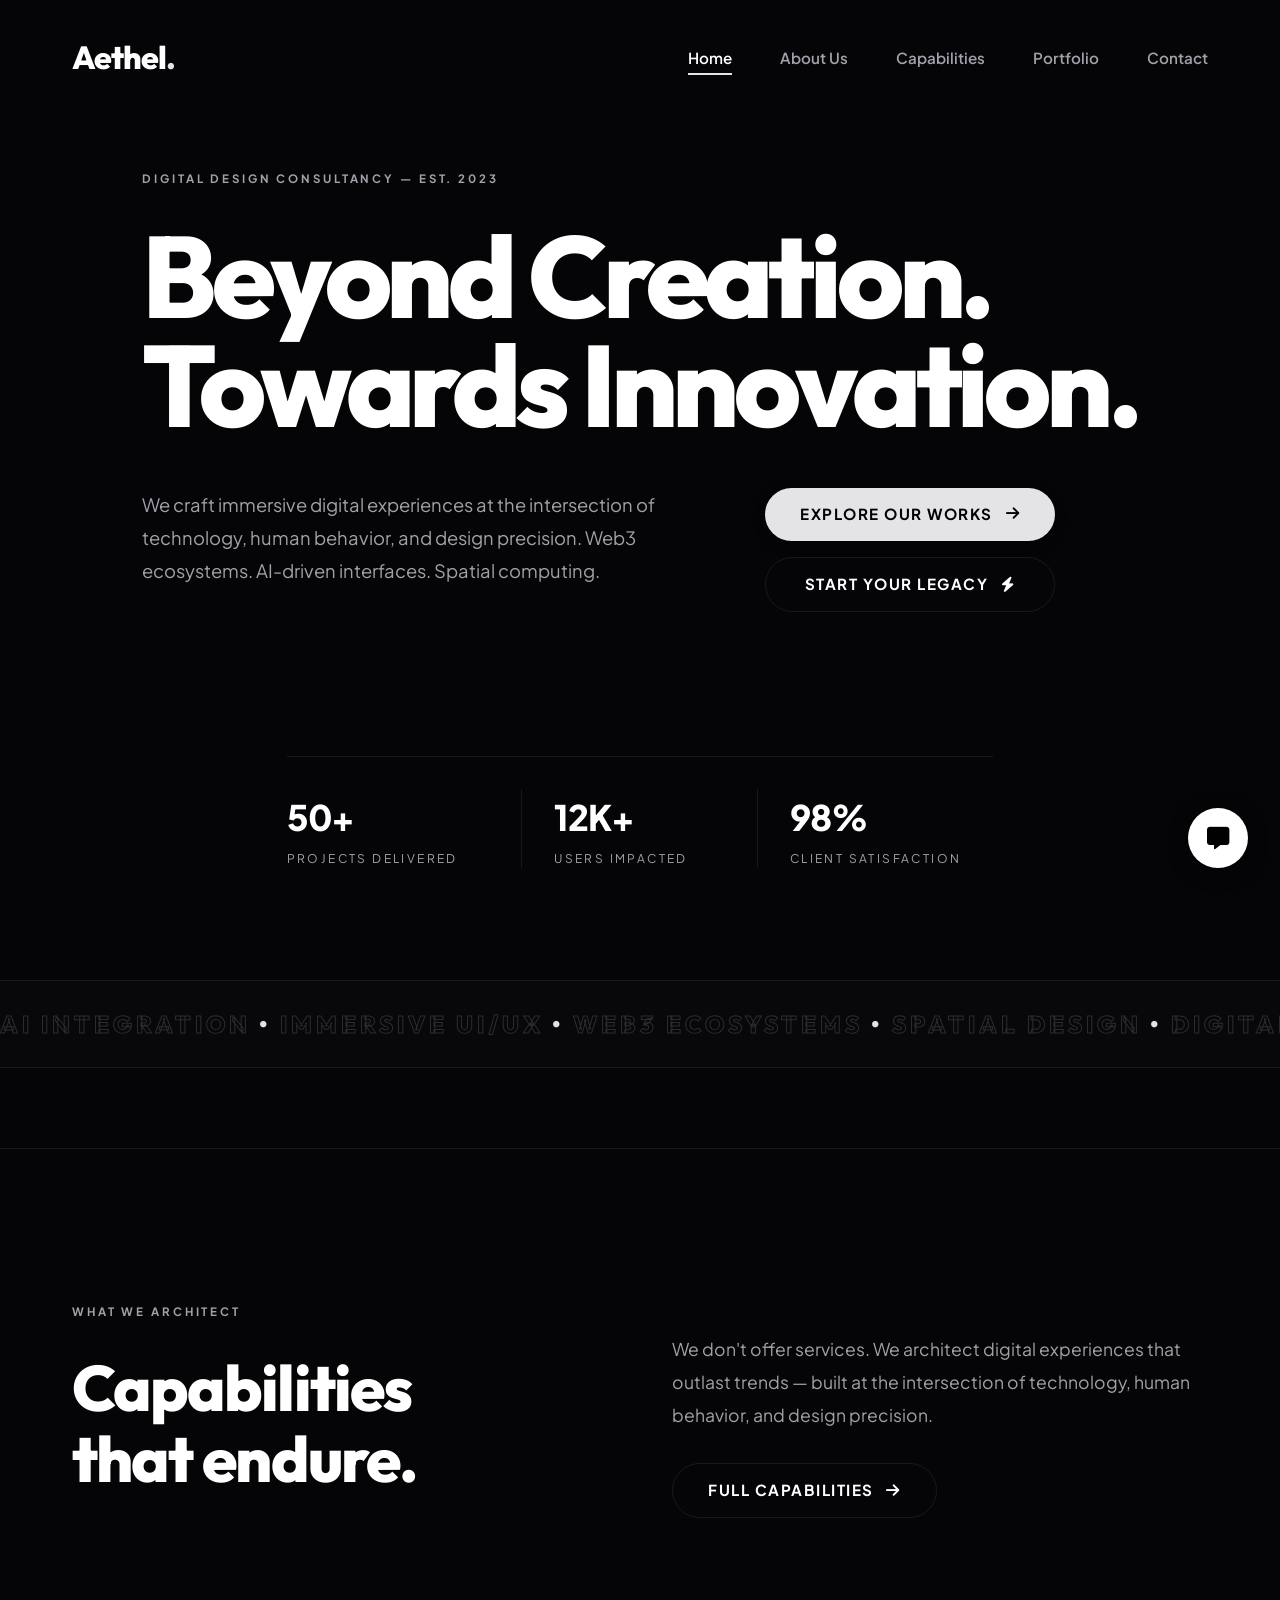
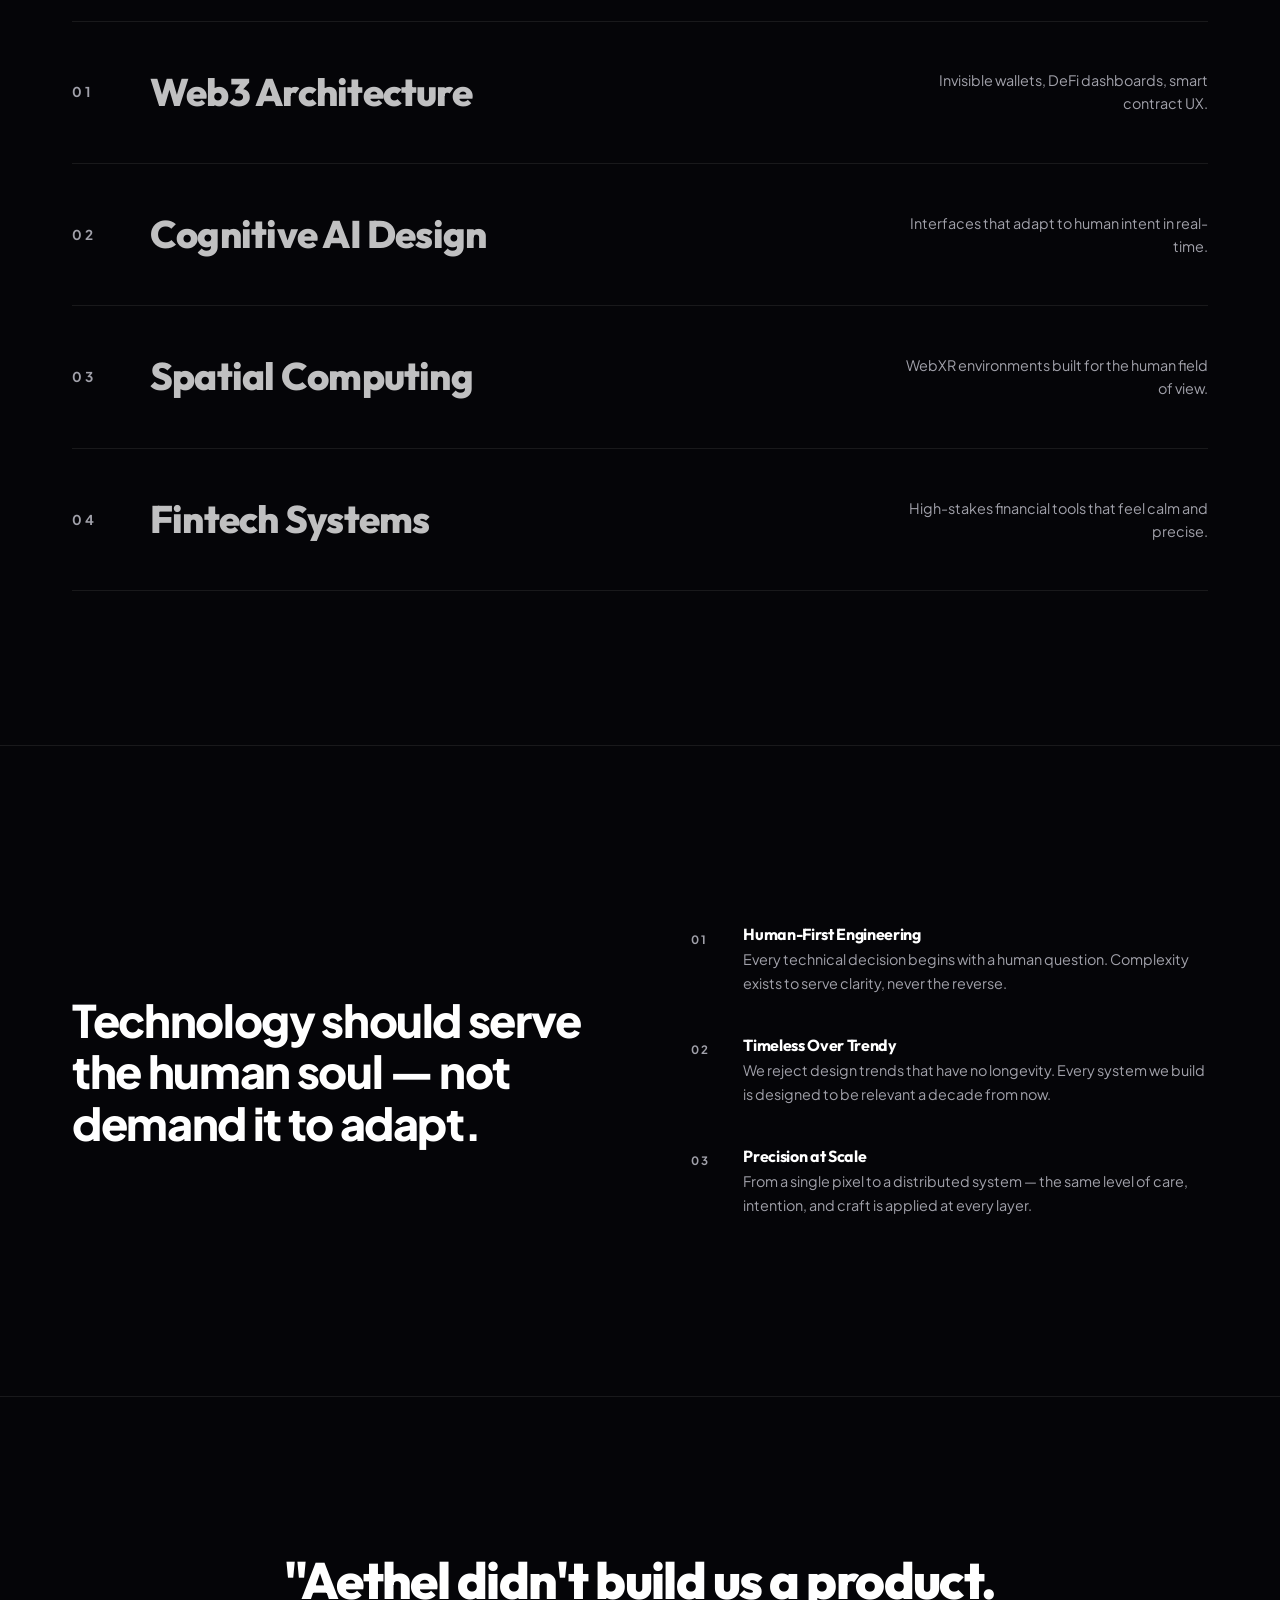
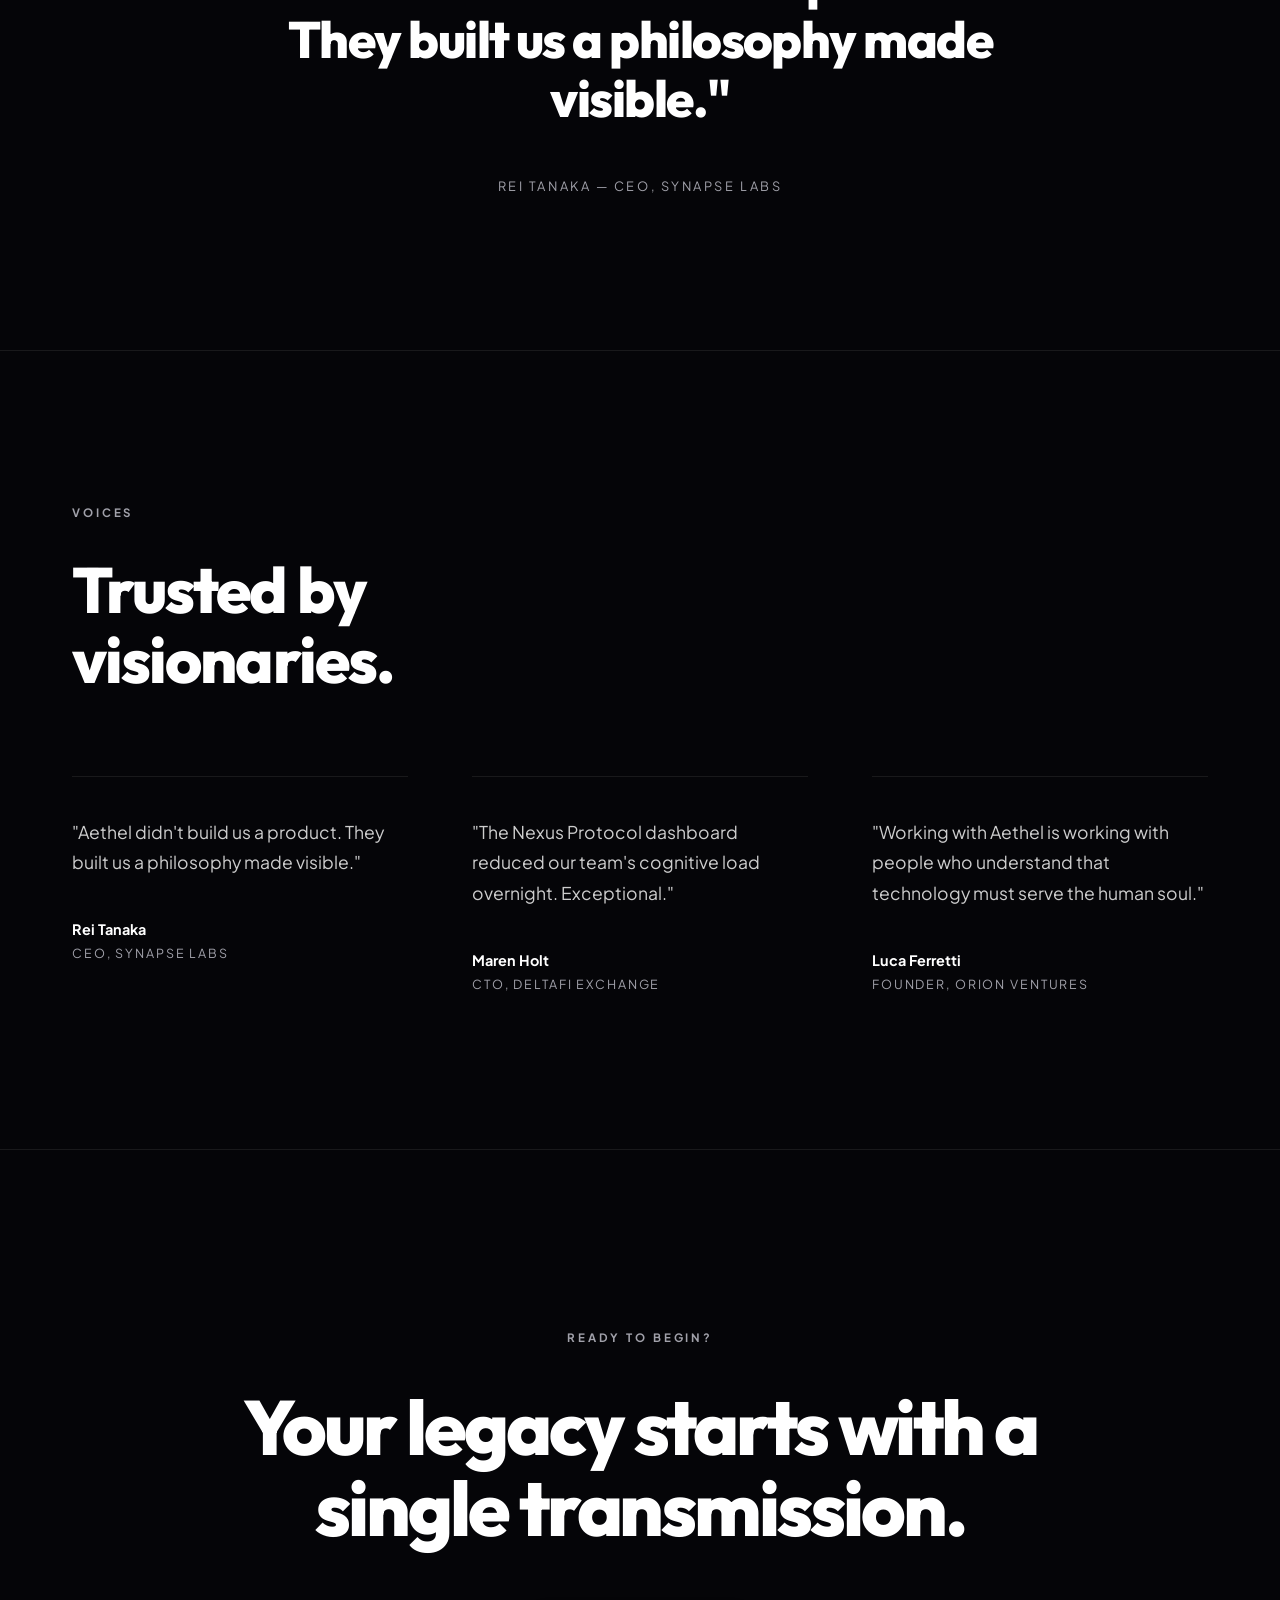
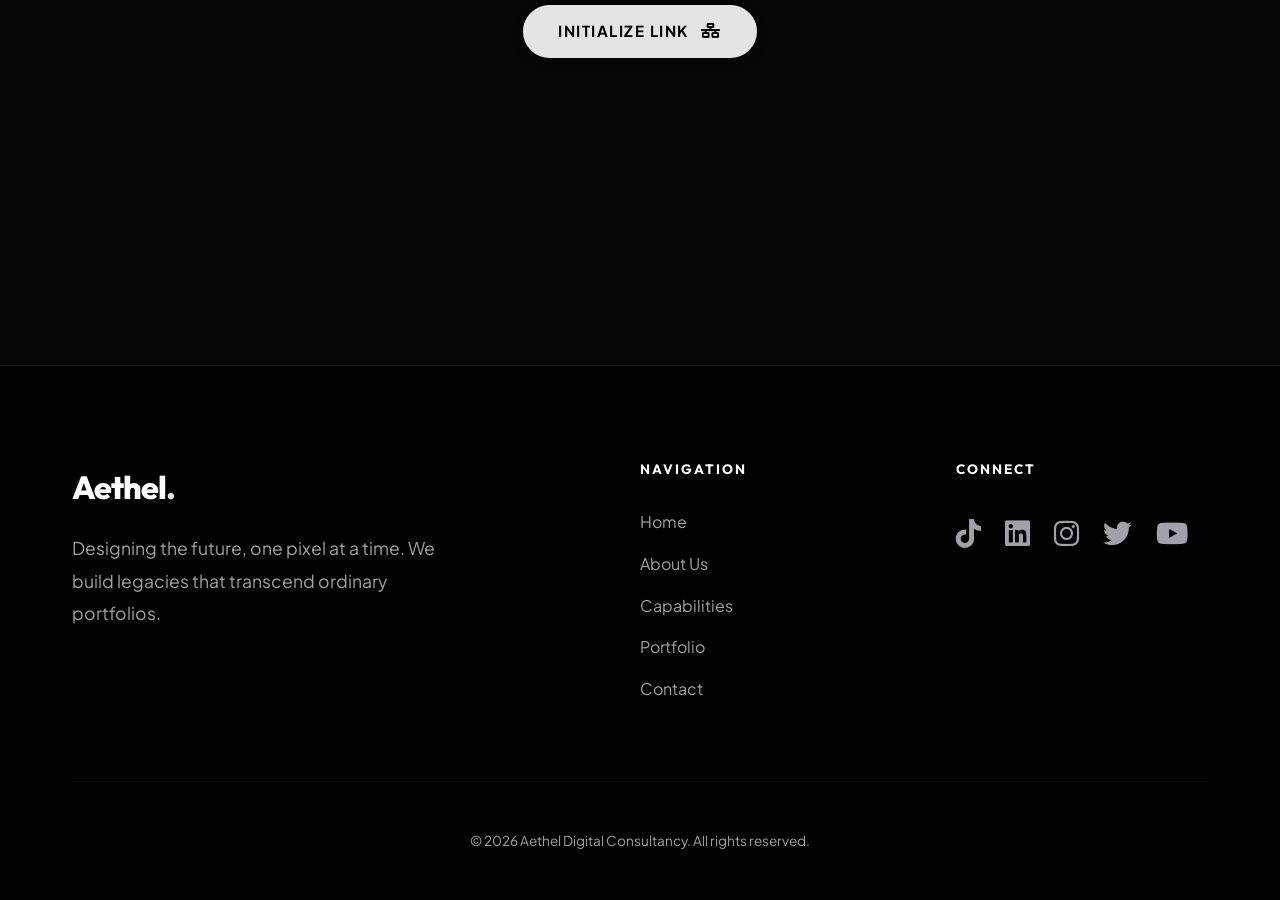
==== commit b02e3a61: "Update design 21:25 30/5/2026" ====
--- a/index.html
+++ b/index.html
@@ -45,7 +45,7 @@
         <div class="container hero-body">
             <span class="section-label animate-fade">Digital Design Consultancy — Est. 2023</span>
             <h1 class="hero-display animate-fade">
-                Beyond<br>Portfolio.<br>Build Your<br>Legacy.
+                Beyond Creation.<br>Towards Innovation.
             </h1>
             <div class="hero-meta">
                 <p class="hero-sub animate-up delay-1">
--- a/css/style.css
+++ b/css/style.css
@@ -1857,8 +1857,8 @@
 .hero-cinematic .hero-body {
   display: flex;
   flex-direction: column;
-  justify-content: flex-end;
-  padding: clamp(8rem, 18vw, 14rem) 0 clamp(4rem, 8vw, 7rem);
+  justify-content: center;
+  padding: clamp(6rem, 12vw, 8rem) 0 clamp(4rem, 8vw, 7rem);
 }
 
 .hero-cinematic .hero-display {
